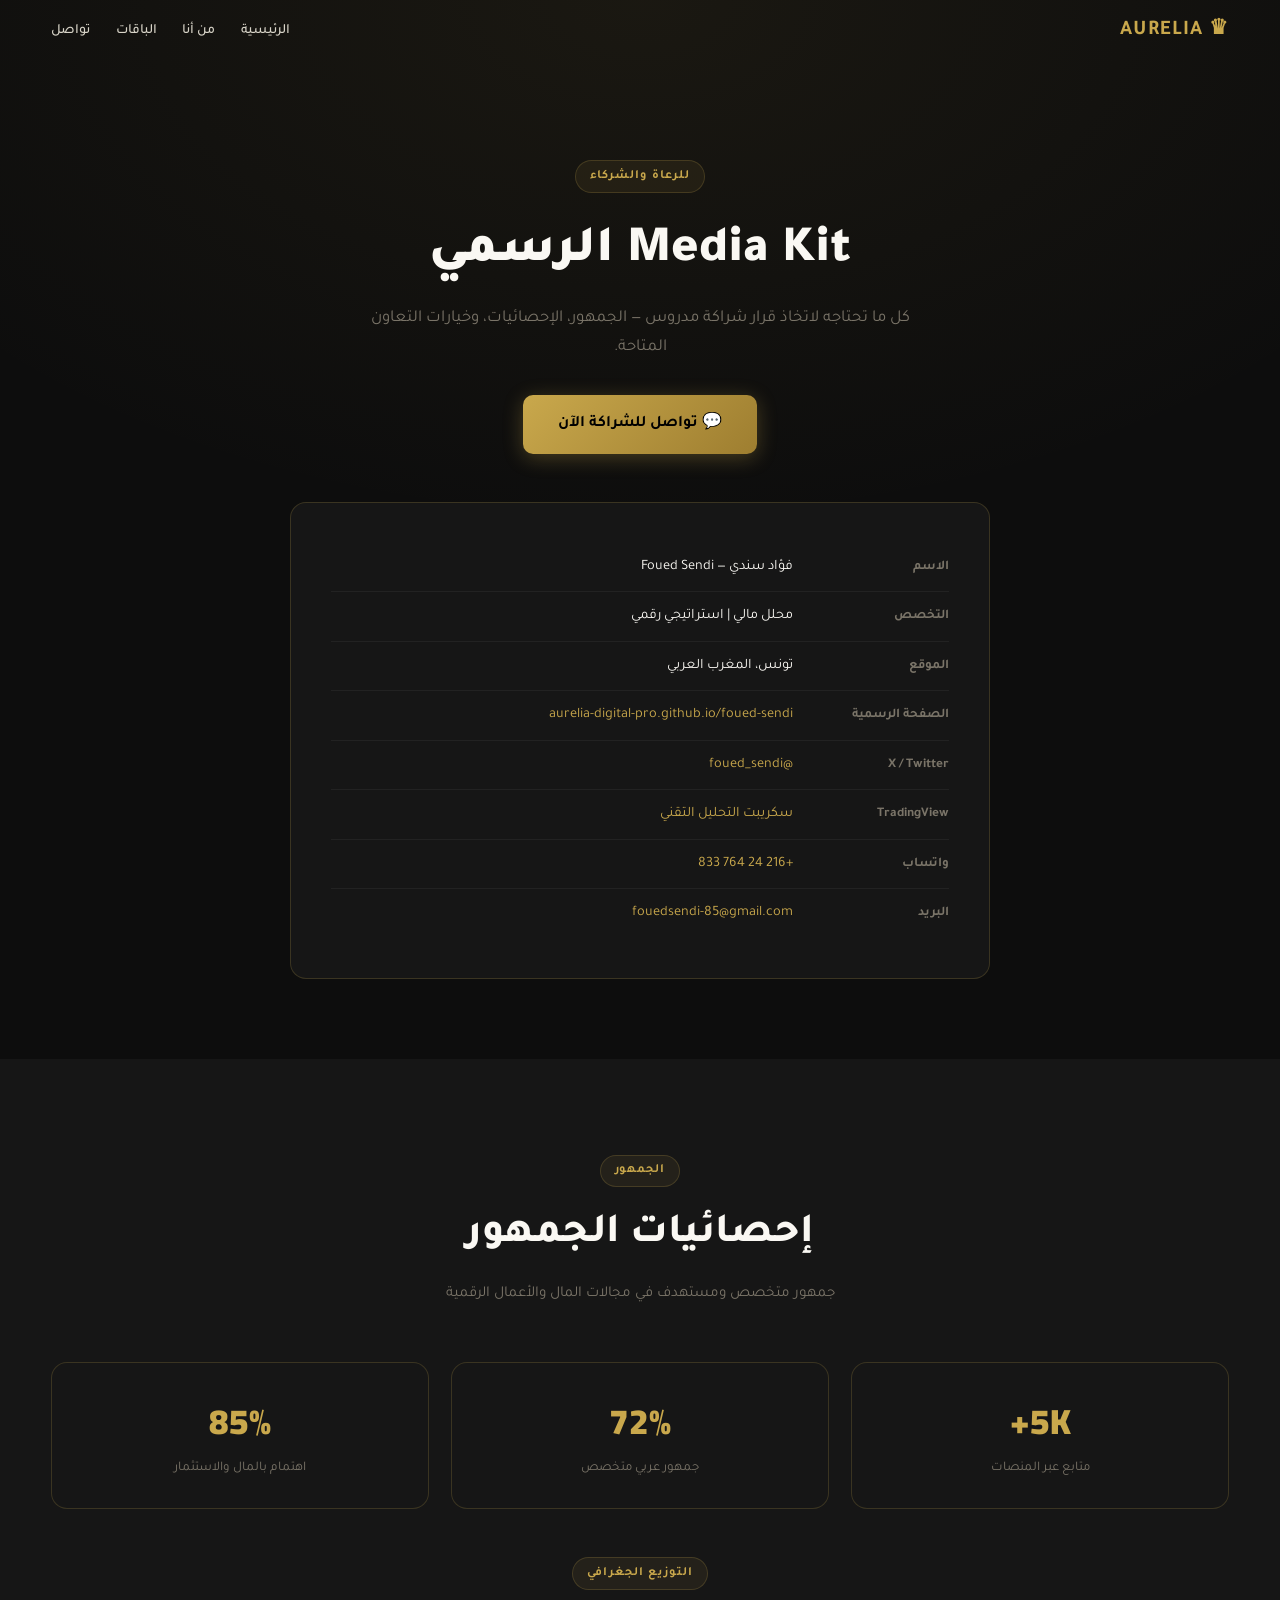
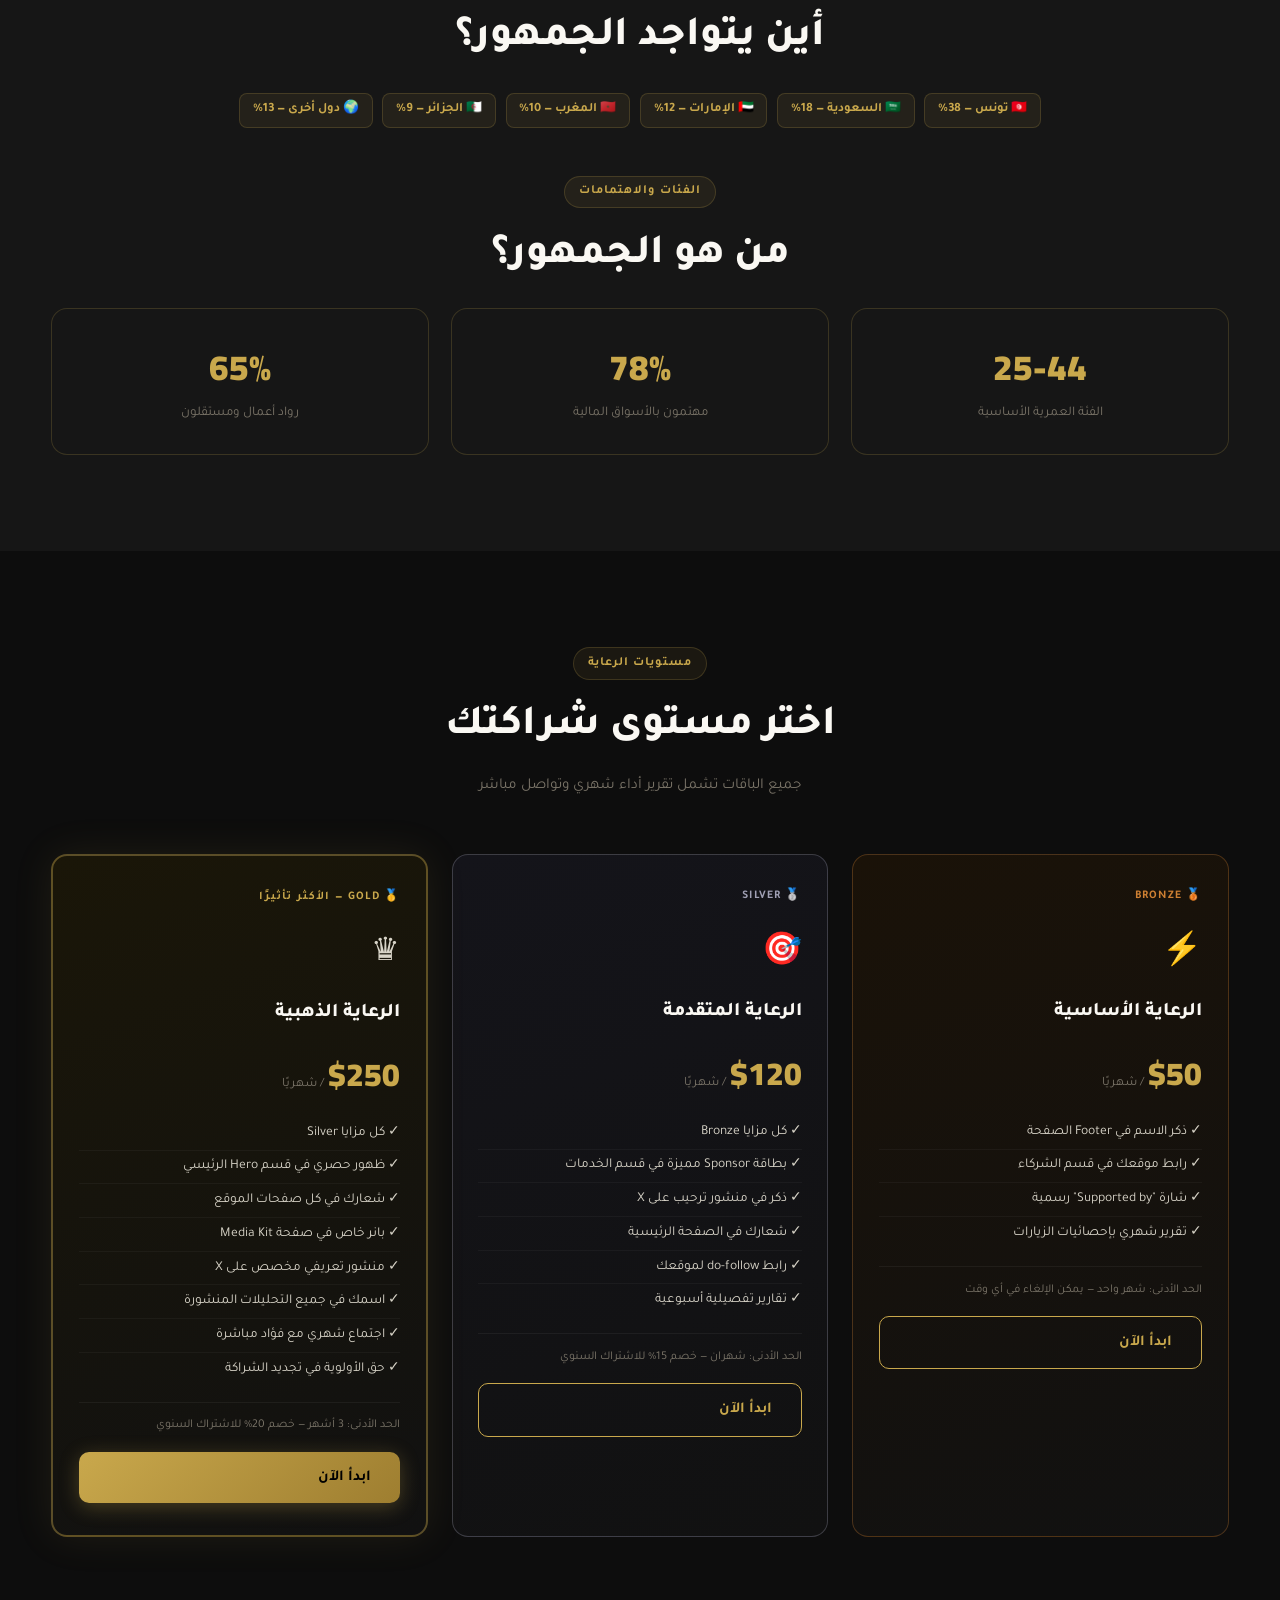
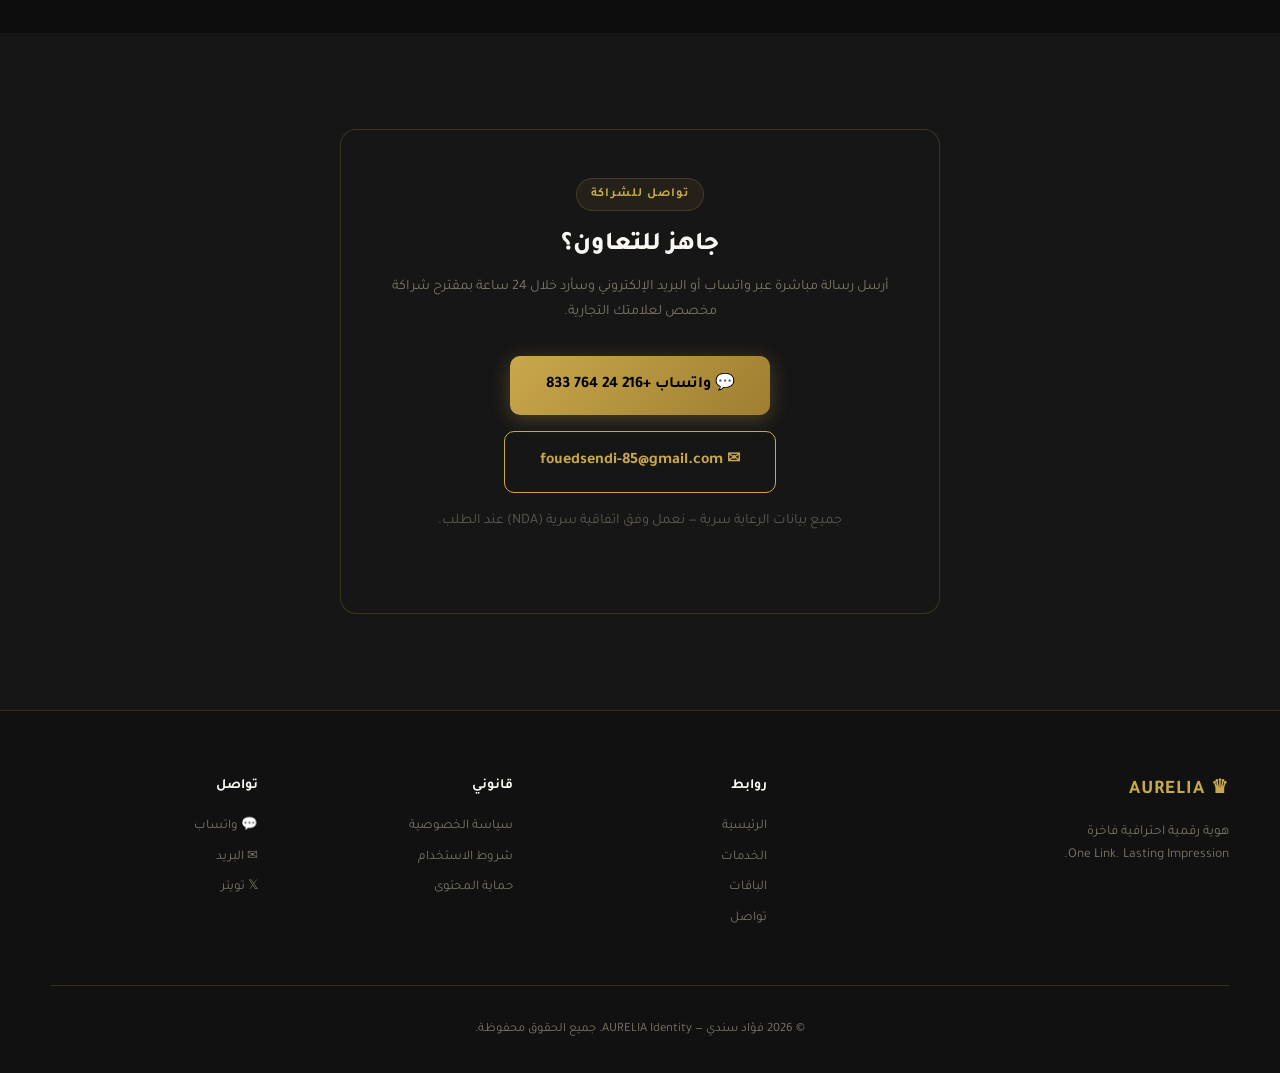
==== media-kit.html @ 090a33bd "Add production-ready website pages with updated contact information and legal policies This commit i" ====
<!DOCTYPE html>
<html lang="ar" dir="rtl">
<head>
  <meta charset="UTF-8" />
  <meta name="viewport" content="width=device-width, initial-scale=1.0" />
  <meta name="description" content="Media Kit فؤاد سندي — خيارات الرعاية والشراكة التجارية." />
  <meta name="robots" content="noindex" />
  <title>Media Kit — فؤاد سندي</title>
  <link rel="stylesheet" href="style.css" />
  <link rel="preconnect" href="https://fonts.googleapis.com" />
  <link href="https://fonts.googleapis.com/css2?family=Tajawal:wght@300;400;500;700;900&family=Cairo:wght@300;400;600;700&display=swap" rel="stylesheet" />
  <style>
    .mk-hero{padding:10rem 0 5rem;text-align:center;background:radial-gradient(ellipse 70% 50% at 50% 0%,rgba(201,168,76,.07),transparent)}
    .mk-hero h1{font-size:clamp(2rem,5vw,3.2rem);font-weight:900;color:var(--ivory);margin-bottom:.6rem}
    .mk-hero p{font-size:1.05rem;color:var(--muted);max-width:540px;margin:0 auto 2rem}
    .mk-hero .tag{margin-bottom:1rem}
    .identity-box{background:var(--card);border:1px solid var(--border);border-radius:var(--radius);padding:2.5rem;max-width:700px;margin:3rem auto 0;text-align:right}
    .identity-box .id-row{display:flex;align-items:center;gap:1rem;padding:.75rem 0;border-bottom:1px solid rgba(255,255,255,.05)}
    .identity-box .id-row:last-child{border:none}
    .id-label{min-width:140px;font-size:.83rem;color:var(--muted);font-weight:600;flex-shrink:0}
    .id-val{font-size:.9rem;color:var(--ivory)}
    .id-val a{color:var(--gold);transition:opacity .2s}
    .id-val a:hover{opacity:.7}
    .audience-grid{display:grid;grid-template-columns:repeat(3,1fr);gap:1.4rem}
    .aud-card{background:var(--card);border:1px solid var(--border);border-radius:var(--radius);padding:1.8rem;text-align:center}
    .aud-num{font-size:2.2rem;font-weight:900;color:var(--gold);font-family:'Cairo',sans-serif}
    .aud-card p{font-size:.83rem;color:var(--muted);margin-top:.3rem}
    .geo-list{display:flex;flex-wrap:wrap;gap:.6rem;justify-content:center;margin-top:1.2rem}
    .geo-tag{background:var(--gold-bg);border:1px solid var(--border);color:var(--gold);padding:.35rem .8rem;border-radius:8px;font-size:.8rem;font-weight:600}
    .sponsor-grid{display:grid;grid-template-columns:repeat(3,1fr);gap:1.5rem}
    .sponsor-card{border-radius:var(--radius);padding:2rem 1.6rem;display:flex;flex-direction:column;gap:1rem;transition:all .35s;position:relative;overflow:hidden}
    .sp-bronze{background:linear-gradient(160deg,#1a1208,#111);border:1px solid rgba(205,127,50,.3)}
    .sp-silver{background:linear-gradient(160deg,#14141a,#111);border:1px solid rgba(160,160,180,.3)}
    .sp-gold{background:linear-gradient(160deg,#1a1608,#111);border:2px solid rgba(201,168,76,.4);box-shadow:0 0 40px rgba(201,168,76,.1)}
    .sponsor-card:hover{transform:translateY(-5px)}
    .sp-tier{font-size:.73rem;font-weight:700;letter-spacing:.1em;text-transform:uppercase;margin-bottom:.2rem}
    .sp-bronze .sp-tier{color:#cd7f32}
    .sp-silver .sp-tier{color:#a0a0b4}
    .sp-gold .sp-tier{color:var(--gold)}
    .sp-icon{font-size:2rem}
    .sponsor-card h3{font-size:1.2rem;font-weight:800;color:var(--ivory)}
    .sp-price{font-size:2rem;font-weight:900;color:var(--gold);font-family:'Cairo',sans-serif}
    .sp-period{font-size:.8rem;color:var(--muted)}
    .sp-list li{font-size:.85rem;color:var(--text);padding:.3rem 0;border-bottom:1px solid rgba(255,255,255,.04)}
    .sp-list li:last-child{border:none}
    .sp-note{font-size:.75rem;color:var(--muted);border-top:1px solid rgba(255,255,255,.05);padding-top:.8rem}
    .mk-contact-box{background:var(--card);border:1px solid var(--border);border-radius:var(--radius);padding:3rem;text-align:center;max-width:600px;margin:0 auto}
    .mk-contact-box h2{font-size:1.6rem;color:var(--ivory);font-weight:800;margin-bottom:.5rem}
    .mk-contact-box p{font-size:.9rem;color:var(--muted);margin-bottom:2rem}
    .mk-btns{display:flex;gap:1rem;justify-content:center;flex-wrap:wrap}
    .mk-info-note{font-size:.78rem;color:var(--muted);margin-top:1rem;opacity:.7}
    @media(max-width:768px){
      .audience-grid{grid-template-columns:1fr 1fr}
      .sponsor-grid{grid-template-columns:1fr}
    }
    @media(max-width:480px){
      .audience-grid{grid-template-columns:1fr}
    }
  </style>
</head>
<body>

<!-- NAV -->
<nav class="nav scrolled" id="nav">
  <div class="nav-inner">
    <a href="index.html" class="nav-logo">♛ AURELIA</a>
    <ul class="nav-links">
      <li><a href="index.html">الرئيسية</a></li>
      <li><a href="index.html#about">من أنا</a></li>
      <li><a href="index.html#offers">الباقات</a></li>
      <li><a href="index.html#contact">تواصل</a></li>
    </ul>
  </div>
</nav>

<!-- HERO -->
<section class="mk-hero">
  <div class="container">
    <span class="tag">للرعاة والشركاء</span>
    <h1>Media Kit الرسمي</h1>
    <p>كل ما تحتاجه لاتخاذ قرار شراكة مدروس — الجمهور، الإحصائيات، وخيارات التعاون المتاحة.</p>
    <a href="https://wa.me/21624764833?text=أريد%20الاستفسار%20عن%20الرعاية" target="_blank" class="btn btn-primary btn-lg">
      💬 تواصل للشراكة الآن
    </a>

    <!-- Identity Card -->
    <div class="identity-box">
      <div class="id-row"><span class="id-label">الاسم</span><span class="id-val">فؤاد سندي — Foued Sendi</span></div>
      <div class="id-row"><span class="id-label">التخصص</span><span class="id-val">محلل مالي | استراتيجي رقمي</span></div>
      <div class="id-row"><span class="id-label">الموقع</span><span class="id-val">تونس، المغرب العربي</span></div>
      <div class="id-row"><span class="id-label">الصفحة الرسمية</span><span class="id-val"><a href="https://aurelia-digital-pro.github.io/foued-sendi" target="_blank">aurelia-digital-pro.github.io/foued-sendi</a></span></div>
      <div class="id-row"><span class="id-label">X / Twitter</span><span class="id-val"><a href="https://x.com/foued_sendi" target="_blank">@foued_sendi</a></span></div>
      <div class="id-row"><span class="id-label">TradingView</span><span class="id-val"><a href="https://ar.tradingview.com/script/TTi8QyP3" target="_blank">سكريبت التحليل التقني</a></span></div>
      <div class="id-row"><span class="id-label">واتساب</span><span class="id-val"><a href="https://wa.me/21624764833" target="_blank">+216 24 764 833</a></span></div>
      <div class="id-row"><span class="id-label">البريد</span><span class="id-val"><a href="mailto:fouedsendi-85@gmail.com">fouedsendi-85@gmail.com</a></span></div>
    </div>
  </div>
</section>

<!-- AUDIENCE STATS -->
<section class="section bg-alt">
  <div class="container">
    <div class="section-head reveal">
      <span class="tag">الجمهور</span>
      <h2>إحصائيات الجمهور</h2>
      <p class="section-sub">جمهور متخصص ومستهدف في مجالات المال والأعمال الرقمية</p>
    </div>
    <div class="audience-grid">
      <div class="aud-card reveal">
        <div class="aud-num">5K+</div>
        <p>متابع عبر المنصات</p>
      </div>
      <div class="aud-card reveal">
        <div class="aud-num">72%</div>
        <p>جمهور عربي متخصص</p>
      </div>
      <div class="aud-card reveal">
        <div class="aud-num">85%</div>
        <p>اهتمام بالمال والاستثمار</p>
      </div>
    </div>

    <!-- Geography -->
    <div class="section-head reveal" style="margin-top:3rem;margin-bottom:1rem">
      <span class="tag">التوزيع الجغرافي</span>
      <h2>أين يتواجد الجمهور؟</h2>
    </div>
    <div class="geo-list reveal">
      <span class="geo-tag">🇹🇳 تونس — 38%</span>
      <span class="geo-tag">🇸🇦 السعودية — 18%</span>
      <span class="geo-tag">🇦🇪 الإمارات — 12%</span>
      <span class="geo-tag">🇲🇦 المغرب — 10%</span>
      <span class="geo-tag">🇩🇿 الجزائر — 9%</span>
      <span class="geo-tag">🌍 دول أخرى — 13%</span>
    </div>

    <!-- Age & Interest -->
    <div class="section-head reveal" style="margin-top:3rem;margin-bottom:1rem">
      <span class="tag">الفئات والاهتمامات</span>
      <h2>من هو الجمهور؟</h2>
    </div>
    <div class="audience-grid">
      <div class="aud-card reveal">
        <div class="aud-num">25-44</div>
        <p>الفئة العمرية الأساسية</p>
      </div>
      <div class="aud-card reveal">
        <div class="aud-num">78%</div>
        <p>مهتمون بالأسواق المالية</p>
      </div>
      <div class="aud-card reveal">
        <div class="aud-num">65%</div>
        <p>رواد أعمال ومستقلون</p>
      </div>
    </div>
  </div>
</section>

<!-- SPONSORSHIP TIERS -->
<section class="section">
  <div class="container">
    <div class="section-head reveal">
      <span class="tag">مستويات الرعاية</span>
      <h2>اختر مستوى شراكتك</h2>
      <p class="section-sub">جميع الباقات تشمل تقرير أداء شهري وتواصل مباشر</p>
    </div>
    <div class="sponsor-grid">

      <div class="sponsor-card sp-bronze reveal">
        <div class="sp-tier">🥉 Bronze</div>
        <div class="sp-icon">⚡</div>
        <h3>الرعاية الأساسية</h3>
        <div>
          <span class="sp-price">$50</span>
          <span class="sp-period">/ شهريًا</span>
        </div>
        <ul class="sp-list">
          <li>✓ ذكر الاسم في Footer الصفحة</li>
          <li>✓ رابط موقعك في قسم الشركاء</li>
          <li>✓ شارة "Supported by" رسمية</li>
          <li>✓ تقرير شهري بإحصائيات الزيارات</li>
        </ul>
        <p class="sp-note">الحد الأدنى: شهر واحد — يمكن الإلغاء في أي وقت</p>
        <a href="https://wa.me/21624764833?text=أريد%20الاستفسار%20عن%20رعاية%20Bronze" target="_blank" class="btn btn-outline">ابدأ الآن</a>
      </div>

      <div class="sponsor-card sp-silver reveal">
        <div class="sp-tier">🥈 Silver</div>
        <div class="sp-icon">🎯</div>
        <h3>الرعاية المتقدمة</h3>
        <div>
          <span class="sp-price">$120</span>
          <span class="sp-period">/ شهريًا</span>
        </div>
        <ul class="sp-list">
          <li>✓ كل مزايا Bronze</li>
          <li>✓ بطاقة Sponsor مميزة في قسم الخدمات</li>
          <li>✓ ذكر في منشور ترحيب على X</li>
          <li>✓ شعارك في الصفحة الرئيسية</li>
          <li>✓ رابط do-follow لموقعك</li>
          <li>✓ تقارير تفصيلية أسبوعية</li>
        </ul>
        <p class="sp-note">الحد الأدنى: شهران — خصم 15% للاشتراك السنوي</p>
        <a href="https://wa.me/21624764833?text=أريد%20الاستفسار%20عن%20رعاية%20Silver" target="_blank" class="btn btn-outline">ابدأ الآن</a>
      </div>

      <div class="sponsor-card sp-gold reveal">
        <div class="sp-tier">🥇 Gold — الأكثر تأثيرًا</div>
        <div class="sp-icon">♛</div>
        <h3>الرعاية الذهبية</h3>
        <div>
          <span class="sp-price">$250</span>
          <span class="sp-period">/ شهريًا</span>
        </div>
        <ul class="sp-list">
          <li>✓ كل مزايا Silver</li>
          <li>✓ ظهور حصري في قسم Hero الرئيسي</li>
          <li>✓ شعارك في كل صفحات الموقع</li>
          <li>✓ بانر خاص في صفحة Media Kit</li>
          <li>✓ منشور تعريفي مخصص على X</li>
          <li>✓ اسمك في جميع التحليلات المنشورة</li>
          <li>✓ اجتماع شهري مع فؤاد مباشرة</li>
          <li>✓ حق الأولوية في تجديد الشراكة</li>
        </ul>
        <p class="sp-note">الحد الأدنى: 3 أشهر — خصم 20% للاشتراك السنوي</p>
        <a href="https://wa.me/21624764833?text=أريد%20الاستفسار%20عن%20رعاية%20Gold" target="_blank" class="btn btn-primary">ابدأ الآن</a>
      </div>

    </div>
  </div>
</section>

<!-- CONTACT -->
<section class="section bg-alt">
  <div class="container">
    <div class="mk-contact-box reveal">
      <span class="tag">تواصل للشراكة</span>
      <h2>جاهز للتعاون؟</h2>
      <p>أرسل رسالة مباشرة عبر واتساب أو البريد الإلكتروني وسأرد خلال 24 ساعة بمقترح شراكة مخصص لعلامتك التجارية.</p>
      <div class="mk-btns">
        <a href="https://wa.me/21624764833?text=أريد%20الاستفسار%20عن%20الرعاية" target="_blank" class="btn btn-primary btn-lg">
          💬 واتساب +216 24 764 833
        </a>
        <a href="mailto:fouedsendi-85@gmail.com?subject=استفسار%20رعاية%20AURELIA" class="btn btn-outline btn-lg">
          ✉ fouedsendi-85@gmail.com
        </a>
      </div>
      <p class="mk-info-note">
        جميع بيانات الرعاية سرية — نعمل وفق اتفاقية سرية (NDA) عند الطلب.
      </p>
    </div>
  </div>
</section>

<!-- FOOTER -->
<footer class="footer">
  <div class="container">
    <div class="footer-top">
      <div class="footer-brand">
        <a href="index.html" class="nav-logo">♛ AURELIA</a>
        <p>هوية رقمية احترافية فاخرة<br />One Link. Lasting Impression.</p>
      </div>
      <div class="footer-links">
        <h4>روابط</h4>
        <a href="index.html">الرئيسية</a>
        <a href="index.html#services">الخدمات</a>
        <a href="index.html#offers">الباقات</a>
        <a href="index.html#contact">تواصل</a>
      </div>
      <div class="footer-links">
        <h4>قانوني</h4>
        <a href="privacy.html">سياسة الخصوصية</a>
        <a href="terms.html">شروط الاستخدام</a>
        <a href="dmca.html">حماية المحتوى</a>
      </div>
      <div class="footer-contact">
        <h4>تواصل</h4>
        <a href="https://wa.me/21624764833" target="_blank">💬 واتساب</a>
        <a href="mailto:fouedsendi-85@gmail.com">✉ البريد</a>
        <a href="https://x.com/foued_sendi" target="_blank">𝕏 تويتر</a>
      </div>
    </div>
    <div class="footer-bottom">
      <p>© 2026 فؤاد سندي — AURELIA Identity. جميع الحقوق محفوظة.</p>
    </div>
  </div>
</footer>

<script src="script.js"></script>
</body>
</html>
---- style.css ----
/* ============================================
   AURELIA Identity — style.css
   © 2026 Foued Sendi. All rights reserved.
============================================ */

:root {
  --gold:    #c9a84c;
  --gold-l:  #e2c87a;
  --gold-d:  #9e7e30;
  --gold-bg: rgba(201,168,76,.08);
  --ivory:   #faf8f3;
  --deep:    #0d0d0d;
  --dark:    #111111;
  --card:    #161616;
  --border:  rgba(201,168,76,.2);
  --text:    #d8d4c8;
  --muted:   #7a7468;
  --ff:      'Tajawal', 'Cairo', sans-serif;
  --radius:  16px;
  --shadow:  0 8px 40px rgba(0,0,0,.5);
  --tr:      .35s ease;
}

*,*::before,*::after{box-sizing:border-box;margin:0;padding:0}
html{scroll-behavior:smooth;font-size:16px}
body{font-family:var(--ff);background:var(--deep);color:var(--text);direction:rtl;overflow-x:hidden;line-height:1.7}
img{max-width:100%;display:block}
a{text-decoration:none;color:inherit}
ul{list-style:none}

/* SCROLLBAR */
::-webkit-scrollbar{width:5px}
::-webkit-scrollbar-track{background:var(--deep)}
::-webkit-scrollbar-thumb{background:var(--gold-d);border-radius:10px}

/* CONTAINER */
.container{width:min(1200px,92%);margin-inline:auto}

/* ── NAV ─────────────────────────────────── */
.nav{position:fixed;top:0;width:100%;z-index:999;padding:.9rem 0;transition:background var(--tr),backdrop-filter var(--tr),box-shadow var(--tr)}
.nav.scrolled{background:rgba(13,13,13,.92);backdrop-filter:blur(16px);box-shadow:0 2px 30px rgba(0,0,0,.4)}
.nav-inner{display:flex;align-items:center;justify-content:space-between;width:min(1200px,92%);margin-inline:auto}
.nav-logo{font-size:1.3rem;font-weight:700;color:var(--gold);letter-spacing:.05em}
.nav-links{display:flex;gap:1.6rem;align-items:center}
.nav-links a{font-size:.88rem;color:var(--text);transition:color var(--tr);font-weight:500}
.nav-links a:hover,.nav-links a.active{color:var(--gold)}
.nav-cta{background:var(--gold-bg);border:1px solid var(--border);color:var(--gold)!important;padding:.4rem 1rem;border-radius:8px;transition:background var(--tr)!important}
.nav-cta:hover{background:rgba(201,168,76,.18)!important}

/* ── BUTTONS ─────────────────────────────── */
.btn{display:inline-flex;align-items:center;gap:.5rem;padding:.8rem 1.8rem;border-radius:10px;font-family:var(--ff);font-size:.95rem;font-weight:600;cursor:pointer;transition:all var(--tr);border:none}
.btn-primary{background:linear-gradient(135deg,var(--gold),var(--gold-d));color:#000;box-shadow:0 4px 20px rgba(201,168,76,.3)}
.btn-primary:hover{transform:translateY(-2px);box-shadow:0 8px 30px rgba(201,168,76,.45)}
.btn-outline{background:transparent;color:var(--gold);border:1.5px solid var(--gold)}
.btn-outline:hover{background:var(--gold-bg);transform:translateY(-2px)}
.btn-lg{padding:1rem 2.2rem;font-size:1rem}

/* ── HERO ────────────────────────────────── */
.hero{min-height:100vh;display:flex;align-items:center;justify-content:center;position:relative;overflow:hidden;text-align:center;padding:7rem 1rem 4rem}
.hero-bg{position:absolute;inset:0;background:radial-gradient(ellipse 70% 60% at 50% 30%,rgba(201,168,76,.07) 0%,transparent 70%)}
.hero-content{position:relative;z-index:2;max-width:640px;margin:0 auto}
.hero-avatar-wrap{position:relative;display:inline-block;margin-bottom:1.5rem}
.avatar-ring{position:absolute;inset:-6px;border-radius:50%;border:2px solid var(--gold);animation:spin 12s linear infinite;background:conic-gradient(var(--gold),transparent,var(--gold-d),transparent,var(--gold))}
.hero-avatar{width:120px;height:120px;border-radius:50%;object-fit:cover;border:3px solid var(--gold);position:relative;z-index:1;margin:0 auto}
.avatar-fallback{width:120px;height:120px;border-radius:50%;background:linear-gradient(135deg,var(--gold-d),var(--gold));color:#000;font-size:2.5rem;font-weight:900;align-items:center;justify-content:center;margin:0 auto;position:relative;z-index:1;border:3px solid var(--gold)}
.hero-badge{display:inline-block;background:var(--gold-bg);border:1px solid var(--border);color:var(--gold);font-size:.8rem;padding:.35rem .9rem;border-radius:50px;margin-bottom:1rem;font-weight:600}
.h-name{font-size:clamp(2.2rem,5vw,3.5rem);font-weight:900;color:var(--ivory);line-height:1.15;margin-bottom:.4rem}
.h-title{font-size:1.1rem;color:var(--gold);font-weight:600;margin-bottom:.5rem;letter-spacing:.04em}
.h-loc{font-size:.9rem;color:var(--muted);margin-bottom:1.2rem}
.h-desc{font-size:1rem;color:var(--text);line-height:1.8;margin-bottom:2rem;opacity:.9}
.hero-btns{display:flex;gap:1rem;justify-content:center;flex-wrap:wrap;margin-bottom:2rem}
.hero-socials{display:flex;gap:1.2rem;justify-content:center}
.hero-socials a{width:42px;height:42px;border-radius:50%;border:1px solid var(--border);display:flex;align-items:center;justify-content:center;font-size:1rem;color:var(--gold);transition:all var(--tr)}
.hero-socials a:hover{background:var(--gold-bg);transform:translateY(-3px);border-color:var(--gold)}
.scroll-hint{position:absolute;bottom:2rem;left:50%;transform:translateX(-50%);color:var(--gold);font-size:1.2rem;animation:bounce 2s infinite;opacity:.6}

/* ── STATS ───────────────────────────────── */
.stats{background:var(--card);border-top:1px solid var(--border);border-bottom:1px solid var(--border);padding:3rem 0}
.stats-grid{display:grid;grid-template-columns:repeat(4,1fr);gap:1rem}
.stat-item{text-align:center;padding:1.5rem}
.stat-num{font-size:2.8rem;font-weight:900;color:var(--gold);font-family:'Cairo',sans-serif}
.stat-suffix{font-size:1.8rem;font-weight:700;color:var(--gold-l)}
.stat-item p{color:var(--muted);font-size:.9rem;margin-top:.4rem}

/* ── SECTION SHARED ──────────────────────── */
.section{padding:6rem 0}
.bg-alt{background:var(--card)}
.section-head{text-align:center;margin-bottom:3.5rem}
.tag{display:inline-block;background:var(--gold-bg);border:1px solid var(--border);color:var(--gold);font-size:.78rem;padding:.3rem .85rem;border-radius:50px;font-weight:600;letter-spacing:.08em;margin-bottom:.8rem}
.section-head h2{font-size:clamp(1.8rem,3.5vw,2.6rem);font-weight:800;color:var(--ivory);margin-bottom:.6rem}
.section-sub{color:var(--muted);font-size:.95rem}

/* ── ABOUT ───────────────────────────────── */
.about-grid{display:grid;grid-template-columns:1fr 1fr;gap:4rem;align-items:start}
.about-text p{color:var(--text);line-height:1.9;margin-bottom:1rem;font-size:.97rem}
.about-values{display:flex;flex-wrap:wrap;gap:.6rem;margin-top:1.5rem}
.val{background:var(--gold-bg);border:1px solid var(--border);color:var(--gold);padding:.4rem .9rem;border-radius:8px;font-size:.82rem;font-weight:600}
.skill-bar{margin-bottom:1.4rem}
.skill-bar span{display:block;font-size:.88rem;color:var(--text);margin-bottom:.4rem}
.bar{height:6px;background:rgba(255,255,255,.06);border-radius:10px;overflow:hidden}
.fill{height:100%;background:linear-gradient(90deg,var(--gold-d),var(--gold));border-radius:10px;width:0;transition:width 1.2s ease}

/* ── SERVICES ────────────────────────────── */
.services-grid{display:grid;grid-template-columns:repeat(2,1fr);gap:1.5rem}
.service-card{background:var(--deep);border:1px solid var(--border);border-radius:var(--radius);padding:2rem;transition:all var(--tr);cursor:default}
.service-card:hover{border-color:var(--gold);box-shadow:0 0 30px rgba(201,168,76,.12);transform:translateY(-4px)}
.sc-icon{font-size:2rem;margin-bottom:1rem}
.service-card h3{font-size:1.1rem;color:var(--ivory);font-weight:700;margin-bottom:.6rem}
.service-card p{font-size:.88rem;color:var(--muted);line-height:1.7}

/* ── OFFERS ──────────────────────────────── */
.offers-grid{display:grid;grid-template-columns:repeat(3,1fr);gap:1.5rem;align-items:stretch}
.offer-card{background:var(--card);border:1px solid var(--border);border-radius:var(--radius);padding:2rem 1.5rem;display:flex;flex-direction:column;gap:1rem;transition:all var(--tr);position:relative}
.offer-card:hover{transform:translateY(-6px);box-shadow:0 16px 50px rgba(0,0,0,.4)}
.offer-card.featured{border-color:var(--gold);background:linear-gradient(160deg,#1a1608,#111);box-shadow:0 0 40px rgba(201,168,76,.15)}
.off-badge{display:inline-block;font-size:.73rem;font-weight:700;letter-spacing:.06em;color:var(--muted);text-transform:uppercase;margin-bottom:.3rem}
.off-badge.popular{color:var(--gold)}
.off-icon{font-size:2rem}
.offer-card h3{font-size:1.2rem;font-weight:800;color:var(--ivory)}
.off-price{display:flex;align-items:baseline;gap:.4rem}
.off-amt{font-size:2.4rem;font-weight:900;color:var(--gold);font-family:'Cairo',sans-serif}
.off-period{font-size:.82rem;color:var(--muted)}
.off-list{flex:1}
.off-list li{font-size:.87rem;color:var(--text);padding:.35rem 0;border-bottom:1px solid rgba(255,255,255,.04)}
.off-list li:last-child{border:none}

/* ── PROJECTS ────────────────────────────── */
.projects-grid{display:grid;grid-template-columns:repeat(3,1fr);gap:1.5rem}
.proj-card{background:var(--card);border:1px solid var(--border);border-radius:var(--radius);overflow:hidden;transition:all var(--tr)}
.proj-card:hover{transform:translateY(-4px);border-color:var(--gold);box-shadow:0 12px 40px rgba(0,0,0,.4)}
.proj-img{height:160px;overflow:hidden;background:var(--deep);display:flex;align-items:center;justify-content:center;font-size:2.5rem}
.proj-img img{width:100%;height:100%;object-fit:cover;transition:transform .5s ease}
.proj-card:hover .proj-img img{transform:scale(1.06)}
.proj-info{padding:1.2rem}
.proj-tag{font-size:.73rem;color:var(--gold);font-weight:700;letter-spacing:.06em}
.proj-info h4{font-size:1rem;color:var(--ivory);font-weight:700;margin:.4rem 0 .5rem}
.proj-info p{font-size:.83rem;color:var(--muted);line-height:1.6;margin-bottom:.8rem}
.proj-link{font-size:.82rem;color:var(--gold);font-weight:600;transition:opacity var(--tr)}
.proj-link:hover{opacity:.7}

/* ── TESTIMONIALS ────────────────────────── */
.testi-grid{display:grid;grid-template-columns:repeat(3,1fr);gap:1.4rem;margin-bottom:2.5rem}
.testi-card{background:var(--card);border:1px solid var(--border);border-radius:var(--radius);padding:1.6rem;transition:border-color var(--tr)}
.testi-card:hover{border-color:var(--gold)}
.testi-stars{color:var(--gold);font-size:1rem;margin-bottom:.8rem;letter-spacing:.1em}
.testi-card p{font-size:.87rem;color:var(--text);line-height:1.8;margin-bottom:1rem;font-style:italic}
.testi-author{display:flex;align-items:center;gap:.8rem}
.testi-avatar{width:36px;height:36px;border-radius:50%;background:linear-gradient(135deg,var(--gold-d),var(--gold));color:#000;font-size:.9rem;font-weight:800;display:flex;align-items:center;justify-content:center;flex-shrink:0}
.testi-author strong{display:block;font-size:.88rem;color:var(--ivory)}
.testi-author span{font-size:.77rem;color:var(--muted)}
.case-strip{background:var(--card);border:1px solid var(--border);border-radius:var(--radius);padding:2rem;display:flex;align-items:center;gap:2rem;flex-wrap:wrap}
.case-item{display:flex;align-items:center;gap:1rem;flex:1;min-width:200px}
.case-icon{font-size:2rem;flex-shrink:0}
.case-item strong{display:block;color:var(--gold);font-size:.9rem;margin-bottom:.2rem}
.case-item p{font-size:.82rem;color:var(--muted)}
.case-divider{color:var(--border);font-size:2rem;flex-shrink:0}

/* ── MEDIA KIT CTA ───────────────────────── */
.media-cta{padding:4rem 0;background:linear-gradient(135deg,rgba(201,168,76,.05),transparent)}
.mc-inner{display:flex;align-items:center;justify-content:space-between;gap:2rem;background:var(--card);border:1px solid var(--border);border-radius:var(--radius);padding:2.5rem 3rem;flex-wrap:wrap}
.mc-text h2{font-size:1.6rem;color:var(--ivory);font-weight:800;margin-bottom:.5rem}
.mc-text p{font-size:.9rem;color:var(--muted)}

/* ── CONTACT ─────────────────────────────── */
.contact-grid{display:grid;grid-template-columns:repeat(2,1fr);gap:1.4rem}
.contact-card{background:var(--card);border:1px solid var(--border);border-radius:var(--radius);padding:2rem;text-align:center;transition:all var(--tr);display:block}
.contact-card:hover{transform:translateY(-4px);border-color:var(--gold);box-shadow:0 12px 40px rgba(0,0,0,.4)}
.contact-card.primary-contact{border-color:rgba(201,168,76,.4);background:linear-gradient(160deg,#1a1608,#111)}
.cc-icon{font-size:2rem;margin-bottom:.8rem}
.contact-card h3{font-size:1rem;color:var(--ivory);font-weight:700;margin-bottom:.3rem}
.contact-card p{font-size:.88rem;color:var(--muted)}
.cc-badge{display:inline-block;margin-top:.6rem;font-size:.72rem;color:var(--gold);background:var(--gold-bg);border:1px solid var(--border);padding:.2rem .7rem;border-radius:50px;font-weight:600}

/* ── FOOTER ──────────────────────────────── */
.footer{background:var(--dark);border-top:1px solid var(--border);padding:4rem 0 2rem}
.footer-top{display:grid;grid-template-columns:2fr 1fr 1fr 1fr;gap:3rem;padding-bottom:3rem;border-bottom:1px solid var(--border);margin-bottom:2rem}
.footer-brand .nav-logo{font-size:1.2rem;display:block;margin-bottom:.8rem}
.footer-brand p{font-size:.85rem;color:var(--muted);line-height:1.7}
.footer-links h4,.footer-contact h4{font-size:.88rem;color:var(--ivory);font-weight:700;margin-bottom:1rem}
.footer-links a,.footer-contact a{display:block;font-size:.83rem;color:var(--muted);margin-bottom:.5rem;transition:color var(--tr)}
.footer-links a:hover,.footer-contact a:hover{color:var(--gold)}
.footer-bottom{text-align:center}
.footer-bottom p{font-size:.8rem;color:var(--muted);line-height:1.8}
.footer-legal-note{font-size:.73rem;margin-top:.4rem;opacity:.6}

/* ── REVEAL ANIMATION ────────────────────── */
.reveal{opacity:0;transform:translateY(28px);transition:opacity .7s ease,transform .7s ease}
.reveal.visible{opacity:1;transform:none}

/* ── KEYFRAMES ───────────────────────────── */
@keyframes spin{to{transform:rotate(360deg)}}
@keyframes bounce{0%,100%{transform:translateX(-50%) translateY(0)}50%{transform:translateX(-50%) translateY(8px)}}

/* ── RESPONSIVE ──────────────────────────── */
@media(max-width:1024px){
  .stats-grid{grid-template-columns:repeat(2,1fr)}
  .about-grid{grid-template-columns:1fr;gap:2.5rem}
  .services-grid{grid-template-columns:1fr 1fr}
  .offers-grid{grid-template-columns:1fr}
  .projects-grid{grid-template-columns:repeat(2,1fr)}
  .testi-grid{grid-template-columns:repeat(2,1fr)}
  .footer-top{grid-template-columns:1fr 1fr;gap:2rem}
}
@media(max-width:768px){
  .nav-links{display:none}
  .hero{padding:8rem 1rem 4rem}
  .services-grid{grid-template-columns:1fr}
  .projects-grid{grid-template-columns:1fr}
  .testi-grid{grid-template-columns:1fr}
  .contact-grid{grid-template-columns:1fr}
  .mc-inner{flex-direction:column;text-align:center}
  .case-strip{flex-direction:column}
  .case-divider{display:none}
  .footer-top{grid-template-columns:1fr;gap:1.5rem}
  .stats-grid{grid-template-columns:repeat(2,1fr)}
  .hero-btns{flex-direction:column;align-items:center}
}
@media(max-width:480px){
  .stats-grid{grid-template-columns:1fr 1fr}
  .offers-grid{gap:1rem}
}
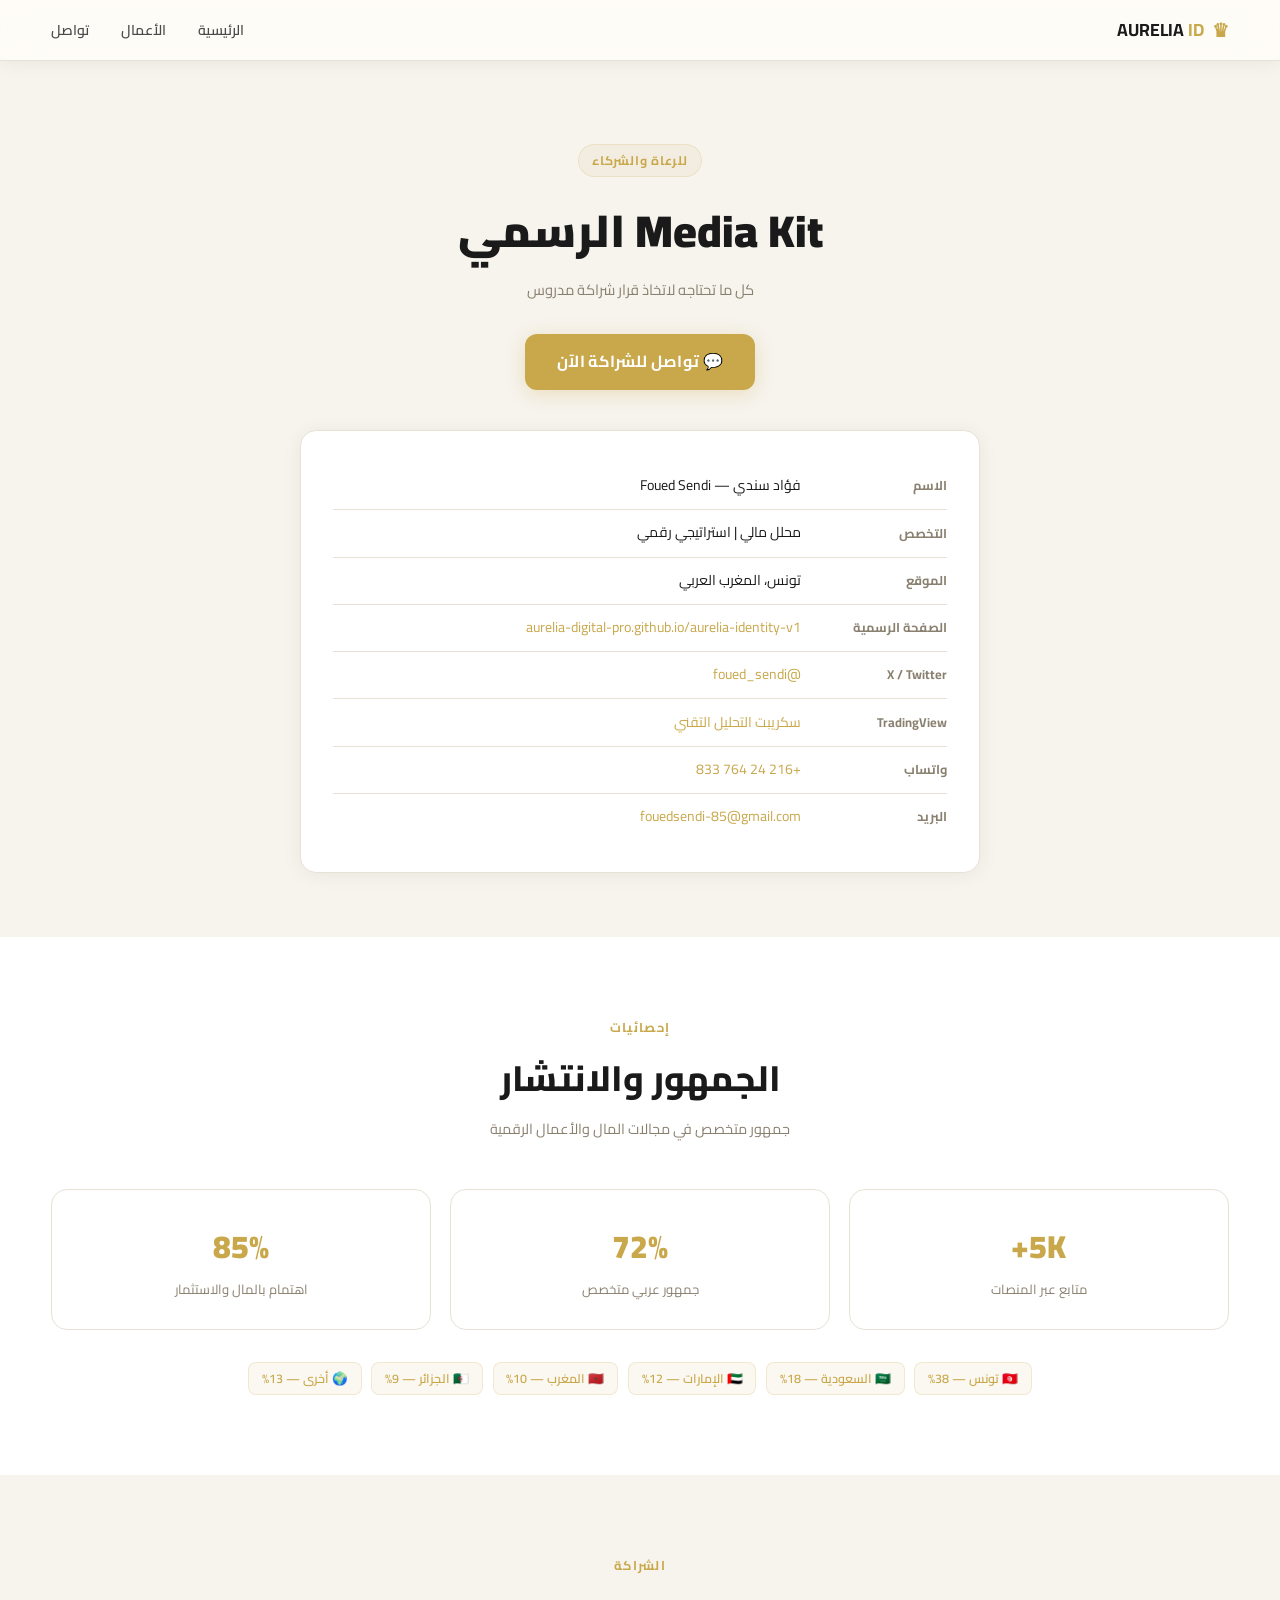
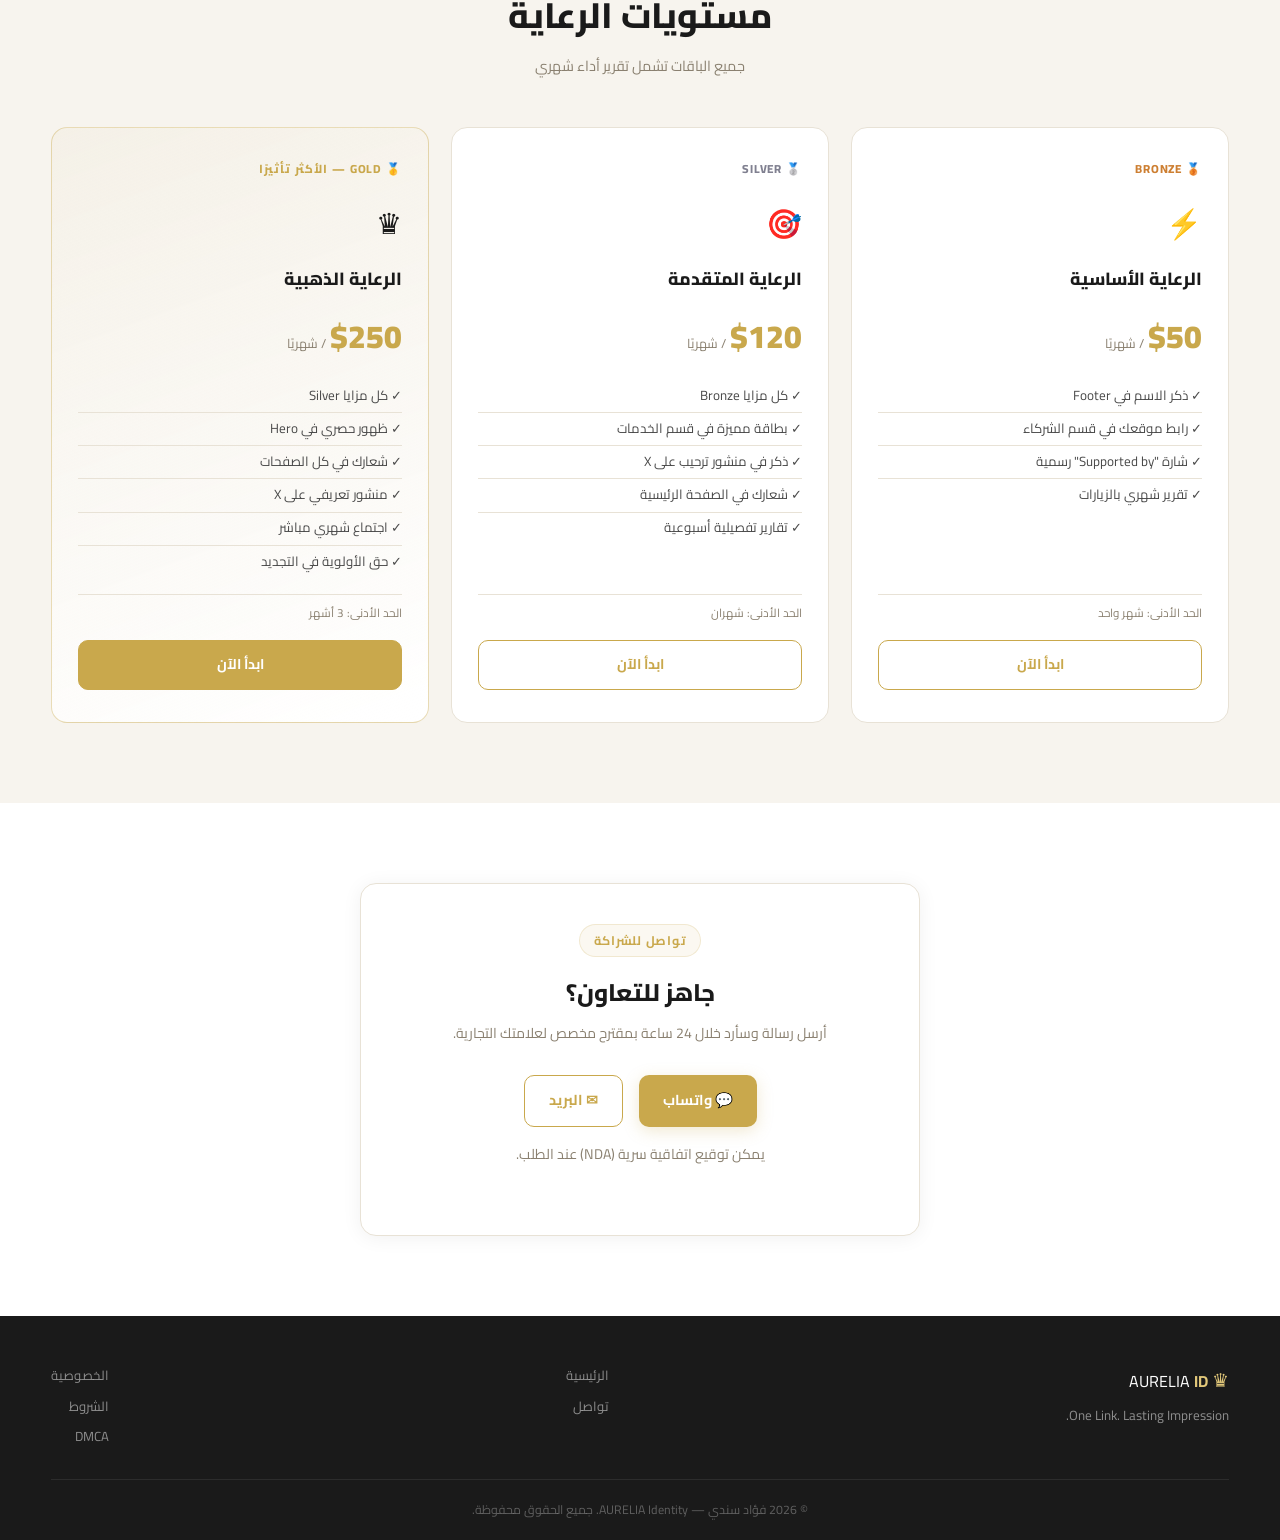
==== commit 1945e5e3: "Update website to a luxurious light design with refined navigation and content Redesign the website " ====
--- a/media-kit.html
+++ b/media-kit.html
@@ -6,89 +6,89 @@
   <meta name="description" content="Media Kit فؤاد سندي — خيارات الرعاية والشراكة التجارية." />
   <meta name="robots" content="noindex" />
   <title>Media Kit — فؤاد سندي</title>
+  <link rel="preconnect" href="https://fonts.googleapis.com" />
+  <link href="https://fonts.googleapis.com/css2?family=Cairo:wght@300;400;500;600;700;800;900&display=swap" rel="stylesheet" />
   <link rel="stylesheet" href="style.css" />
-  <link rel="preconnect" href="https://fonts.googleapis.com" />
-  <link href="https://fonts.googleapis.com/css2?family=Tajawal:wght@300;400;500;700;900&family=Cairo:wght@300;400;600;700&display=swap" rel="stylesheet" />
   <style>
-    .mk-hero{padding:10rem 0 5rem;text-align:center;background:radial-gradient(ellipse 70% 50% at 50% 0%,rgba(201,168,76,.07),transparent)}
-    .mk-hero h1{font-size:clamp(2rem,5vw,3.2rem);font-weight:900;color:var(--ivory);margin-bottom:.6rem}
-    .mk-hero p{font-size:1.05rem;color:var(--muted);max-width:540px;margin:0 auto 2rem}
-    .mk-hero .tag{margin-bottom:1rem}
-    .identity-box{background:var(--card);border:1px solid var(--border);border-radius:var(--radius);padding:2.5rem;max-width:700px;margin:3rem auto 0;text-align:right}
-    .identity-box .id-row{display:flex;align-items:center;gap:1rem;padding:.75rem 0;border-bottom:1px solid rgba(255,255,255,.05)}
-    .identity-box .id-row:last-child{border:none}
-    .id-label{min-width:140px;font-size:.83rem;color:var(--muted);font-weight:600;flex-shrink:0}
-    .id-val{font-size:.9rem;color:var(--ivory)}
-    .id-val a{color:var(--gold);transition:opacity .2s}
-    .id-val a:hover{opacity:.7}
-    .audience-grid{display:grid;grid-template-columns:repeat(3,1fr);gap:1.4rem}
-    .aud-card{background:var(--card);border:1px solid var(--border);border-radius:var(--radius);padding:1.8rem;text-align:center}
-    .aud-num{font-size:2.2rem;font-weight:900;color:var(--gold);font-family:'Cairo',sans-serif}
-    .aud-card p{font-size:.83rem;color:var(--muted);margin-top:.3rem}
-    .geo-list{display:flex;flex-wrap:wrap;gap:.6rem;justify-content:center;margin-top:1.2rem}
-    .geo-tag{background:var(--gold-bg);border:1px solid var(--border);color:var(--gold);padding:.35rem .8rem;border-radius:8px;font-size:.8rem;font-weight:600}
-    .sponsor-grid{display:grid;grid-template-columns:repeat(3,1fr);gap:1.5rem}
-    .sponsor-card{border-radius:var(--radius);padding:2rem 1.6rem;display:flex;flex-direction:column;gap:1rem;transition:all .35s;position:relative;overflow:hidden}
-    .sp-bronze{background:linear-gradient(160deg,#1a1208,#111);border:1px solid rgba(205,127,50,.3)}
-    .sp-silver{background:linear-gradient(160deg,#14141a,#111);border:1px solid rgba(160,160,180,.3)}
-    .sp-gold{background:linear-gradient(160deg,#1a1608,#111);border:2px solid rgba(201,168,76,.4);box-shadow:0 0 40px rgba(201,168,76,.1)}
-    .sponsor-card:hover{transform:translateY(-5px)}
-    .sp-tier{font-size:.73rem;font-weight:700;letter-spacing:.1em;text-transform:uppercase;margin-bottom:.2rem}
+    .mk-hero{padding:9rem 0 4rem;text-align:center}
+    .mk-hero h1{font-size:clamp(1.8rem,4vw,2.8rem);font-weight:900;color:var(--text);margin-bottom:.5rem}
+    .mk-tag{display:inline-block;background:var(--gold-bg);border:1px solid var(--gold-brd);color:var(--gold);font-size:.78rem;padding:.3rem .85rem;border-radius:50px;margin-bottom:1rem;font-weight:700;letter-spacing:.06em}
+    .mk-sub{font-size:.92rem;color:var(--muted);margin-bottom:2rem}
+    .id-card{background:var(--white);border:1px solid var(--border);border-radius:var(--radius);padding:2rem;max-width:680px;margin:2.5rem auto 0;text-align:right;box-shadow:var(--shadow)}
+    .id-row{display:flex;align-items:center;gap:1rem;padding:.7rem 0;border-bottom:1px solid var(--border)}
+    .id-row:last-child{border:none}
+    .id-label{min-width:130px;font-size:.8rem;color:var(--muted);font-weight:700;flex-shrink:0}
+    .id-val{font-size:.88rem;color:var(--text)}
+    .id-val a{color:var(--gold)}
+    .aud-grid{display:grid;grid-template-columns:repeat(3,1fr);gap:1.2rem;margin-bottom:2rem}
+    .aud-card{background:var(--white);border:1px solid var(--border);border-radius:var(--radius);padding:1.8rem;text-align:center}
+    .aud-num{font-size:2rem;font-weight:900;color:var(--gold);font-family:'Cairo',sans-serif}
+    .aud-card p{font-size:.82rem;color:var(--muted);margin-top:.3rem}
+    .geo-wrap{display:flex;flex-wrap:wrap;gap:.6rem;justify-content:center;margin-top:1rem}
+    .geo-tag{background:var(--gold-bg);border:1px solid var(--gold-brd);color:var(--gold);padding:.3rem .8rem;border-radius:8px;font-size:.78rem;font-weight:600}
+    .sp-grid{display:grid;grid-template-columns:repeat(3,1fr);gap:1.4rem}
+    .sp-card{background:var(--white);border:1px solid var(--border);border-radius:var(--radius);padding:2rem 1.6rem;display:flex;flex-direction:column;gap:1rem;transition:all .25s}
+    .sp-card:hover{transform:translateY(-4px);box-shadow:var(--shadow-h)}
+    .sp-card.gold{border-color:rgba(201,168,76,.4);background:linear-gradient(160deg,rgba(201,168,76,.04),var(--white))}
+    .sp-tier{font-size:.73rem;font-weight:800;letter-spacing:.08em;text-transform:uppercase;margin-bottom:.2rem}
     .sp-bronze .sp-tier{color:#cd7f32}
-    .sp-silver .sp-tier{color:#a0a0b4}
+    .sp-silver .sp-tier{color:#808090}
     .sp-gold .sp-tier{color:var(--gold)}
-    .sp-icon{font-size:2rem}
-    .sponsor-card h3{font-size:1.2rem;font-weight:800;color:var(--ivory)}
-    .sp-price{font-size:2rem;font-weight:900;color:var(--gold);font-family:'Cairo',sans-serif}
+    .sp-icon{font-size:1.8rem}
+    .sp-card h3{font-size:1.1rem;font-weight:800;color:var(--text)}
+    .sp-price{font-size:2rem;font-weight:900;color:var(--gold);font-family:'Cairo',sans-serif;display:inline-block}
     .sp-period{font-size:.8rem;color:var(--muted)}
-    .sp-list li{font-size:.85rem;color:var(--text);padding:.3rem 0;border-bottom:1px solid rgba(255,255,255,.04)}
+    .sp-list{flex:1}
+    .sp-list li{font-size:.83rem;color:var(--sub);padding:.3rem 0;border-bottom:1px solid var(--border)}
     .sp-list li:last-child{border:none}
-    .sp-note{font-size:.75rem;color:var(--muted);border-top:1px solid rgba(255,255,255,.05);padding-top:.8rem}
-    .mk-contact-box{background:var(--card);border:1px solid var(--border);border-radius:var(--radius);padding:3rem;text-align:center;max-width:600px;margin:0 auto}
-    .mk-contact-box h2{font-size:1.6rem;color:var(--ivory);font-weight:800;margin-bottom:.5rem}
-    .mk-contact-box p{font-size:.9rem;color:var(--muted);margin-bottom:2rem}
+    .sp-note{font-size:.73rem;color:var(--muted);padding-top:.6rem;border-top:1px solid var(--border)}
+    .sp-btn{display:inline-flex;align-items:center;justify-content:center;gap:.5rem;padding:.75rem 1.2rem;border-radius:10px;font-family:var(--ff);font-size:.88rem;font-weight:700;cursor:pointer;transition:all .25s;border:1.5px solid var(--gold);color:var(--gold);background:transparent}
+    .sp-btn:hover{background:var(--gold);color:#fff}
+    .sp-btn.primary{background:var(--gold);color:#fff}
+    .sp-btn.primary:hover{background:var(--gold-d)}
+    .mk-contact{background:var(--white);border:1px solid var(--border);border-radius:var(--radius);padding:2.5rem;text-align:center;max-width:560px;margin:0 auto;box-shadow:var(--shadow)}
+    .mk-contact h2{font-size:1.5rem;font-weight:800;color:var(--text);margin-bottom:.5rem}
+    .mk-contact p{font-size:.88rem;color:var(--muted);margin-bottom:1.8rem}
     .mk-btns{display:flex;gap:1rem;justify-content:center;flex-wrap:wrap}
-    .mk-info-note{font-size:.78rem;color:var(--muted);margin-top:1rem;opacity:.7}
-    @media(max-width:768px){
-      .audience-grid{grid-template-columns:1fr 1fr}
-      .sponsor-grid{grid-template-columns:1fr}
-    }
-    @media(max-width:480px){
-      .audience-grid{grid-template-columns:1fr}
-    }
+    .mk-btn{display:inline-flex;align-items:center;gap:.5rem;padding:.8rem 1.5rem;border-radius:10px;font-family:var(--ff);font-size:.9rem;font-weight:700;cursor:pointer;transition:all .25s}
+    .mk-btn.primary{background:var(--gold);color:#fff;border:none;box-shadow:0 4px 16px rgba(201,168,76,.25)}
+    .mk-btn.primary:hover{background:var(--gold-d);transform:translateY(-2px)}
+    .mk-btn.outline{background:transparent;color:var(--gold);border:1.5px solid var(--gold)}
+    .mk-btn.outline:hover{background:var(--gold-bg)}
+    .mk-note{font-size:.75rem;color:var(--muted);margin-top:1rem}
+    @media(max-width:768px){.aud-grid{grid-template-columns:1fr 1fr}.sp-grid{grid-template-columns:1fr}.mk-btns{flex-direction:column;align-items:center}}
   </style>
 </head>
 <body>
 
-<!-- NAV -->
-<nav class="nav scrolled" id="nav">
-  <div class="nav-inner">
-    <a href="index.html" class="nav-logo">♛ AURELIA</a>
+<nav class="nav shadow">
+  <div class="nav-wrap">
+    <a href="index.html" class="logo">
+      <span class="logo-icon">♛</span>
+      <span class="logo-text">AURELIA <strong>ID</strong></span>
+    </a>
     <ul class="nav-links">
       <li><a href="index.html">الرئيسية</a></li>
-      <li><a href="index.html#about">من أنا</a></li>
-      <li><a href="index.html#offers">الباقات</a></li>
+      <li><a href="index.html#projects">الأعمال</a></li>
       <li><a href="index.html#contact">تواصل</a></li>
     </ul>
   </div>
 </nav>
 
 <!-- HERO -->
-<section class="mk-hero">
-  <div class="container">
-    <span class="tag">للرعاة والشركاء</span>
+<section class="mk-hero" style="background:var(--bg2)">
+  <div class="container">
+    <span class="mk-tag">للرعاة والشركاء</span>
     <h1>Media Kit الرسمي</h1>
-    <p>كل ما تحتاجه لاتخاذ قرار شراكة مدروس — الجمهور، الإحصائيات، وخيارات التعاون المتاحة.</p>
-    <a href="https://wa.me/21624764833?text=أريد%20الاستفسار%20عن%20الرعاية" target="_blank" class="btn btn-primary btn-lg">
+    <p class="mk-sub">كل ما تحتاجه لاتخاذ قرار شراكة مدروس</p>
+    <a href="https://wa.me/21624764833?text=أريد%20الاستفسار%20عن%20الرعاية" target="_blank" class="cta-btn">
       💬 تواصل للشراكة الآن
     </a>
-
-    <!-- Identity Card -->
-    <div class="identity-box">
+    <div class="id-card">
       <div class="id-row"><span class="id-label">الاسم</span><span class="id-val">فؤاد سندي — Foued Sendi</span></div>
       <div class="id-row"><span class="id-label">التخصص</span><span class="id-val">محلل مالي | استراتيجي رقمي</span></div>
       <div class="id-row"><span class="id-label">الموقع</span><span class="id-val">تونس، المغرب العربي</span></div>
-      <div class="id-row"><span class="id-label">الصفحة الرسمية</span><span class="id-val"><a href="https://aurelia-digital-pro.github.io/foued-sendi" target="_blank">aurelia-digital-pro.github.io/foued-sendi</a></span></div>
+      <div class="id-row"><span class="id-label">الصفحة الرسمية</span><span class="id-val"><a href="https://aurelia-digital-pro.github.io/aurelia-identity-v1" target="_blank">aurelia-digital-pro.github.io/aurelia-identity-v1</a></span></div>
       <div class="id-row"><span class="id-label">X / Twitter</span><span class="id-val"><a href="https://x.com/foued_sendi" target="_blank">@foued_sendi</a></span></div>
       <div class="id-row"><span class="id-label">TradingView</span><span class="id-val"><a href="https://ar.tradingview.com/script/TTi8QyP3" target="_blank">سكريبت التحليل التقني</a></span></div>
       <div class="id-row"><span class="id-label">واتساب</span><span class="id-val"><a href="https://wa.me/21624764833" target="_blank">+216 24 764 833</a></span></div>
@@ -97,193 +97,118 @@
   </div>
 </section>
 
-<!-- AUDIENCE STATS -->
-<section class="section bg-alt">
-  <div class="container">
-    <div class="section-head reveal">
-      <span class="tag">الجمهور</span>
-      <h2>إحصائيات الجمهور</h2>
-      <p class="section-sub">جمهور متخصص ومستهدف في مجالات المال والأعمال الرقمية</p>
-    </div>
-    <div class="audience-grid">
-      <div class="aud-card reveal">
-        <div class="aud-num">5K+</div>
-        <p>متابع عبر المنصات</p>
-      </div>
-      <div class="aud-card reveal">
-        <div class="aud-num">72%</div>
-        <p>جمهور عربي متخصص</p>
-      </div>
-      <div class="aud-card reveal">
-        <div class="aud-num">85%</div>
-        <p>اهتمام بالمال والاستثمار</p>
-      </div>
-    </div>
-
-    <!-- Geography -->
-    <div class="section-head reveal" style="margin-top:3rem;margin-bottom:1rem">
-      <span class="tag">التوزيع الجغرافي</span>
-      <h2>أين يتواجد الجمهور؟</h2>
-    </div>
-    <div class="geo-list reveal">
+<!-- AUDIENCE -->
+<section class="section" style="background:var(--white)">
+  <div class="container">
+    <div class="section-label">إحصائيات</div>
+    <h2 class="section-title">الجمهور والانتشار</h2>
+    <p class="section-sub">جمهور متخصص في مجالات المال والأعمال الرقمية</p>
+    <div class="aud-grid">
+      <div class="aud-card reveal"><div class="aud-num">5K+</div><p>متابع عبر المنصات</p></div>
+      <div class="aud-card reveal"><div class="aud-num">72%</div><p>جمهور عربي متخصص</p></div>
+      <div class="aud-card reveal"><div class="aud-num">85%</div><p>اهتمام بالمال والاستثمار</p></div>
+    </div>
+    <div class="geo-wrap reveal">
       <span class="geo-tag">🇹🇳 تونس — 38%</span>
       <span class="geo-tag">🇸🇦 السعودية — 18%</span>
       <span class="geo-tag">🇦🇪 الإمارات — 12%</span>
       <span class="geo-tag">🇲🇦 المغرب — 10%</span>
       <span class="geo-tag">🇩🇿 الجزائر — 9%</span>
-      <span class="geo-tag">🌍 دول أخرى — 13%</span>
-    </div>
-
-    <!-- Age & Interest -->
-    <div class="section-head reveal" style="margin-top:3rem;margin-bottom:1rem">
-      <span class="tag">الفئات والاهتمامات</span>
-      <h2>من هو الجمهور؟</h2>
-    </div>
-    <div class="audience-grid">
-      <div class="aud-card reveal">
-        <div class="aud-num">25-44</div>
-        <p>الفئة العمرية الأساسية</p>
-      </div>
-      <div class="aud-card reveal">
-        <div class="aud-num">78%</div>
-        <p>مهتمون بالأسواق المالية</p>
-      </div>
-      <div class="aud-card reveal">
-        <div class="aud-num">65%</div>
-        <p>رواد أعمال ومستقلون</p>
-      </div>
-    </div>
-  </div>
-</section>
-
-<!-- SPONSORSHIP TIERS -->
-<section class="section">
-  <div class="container">
-    <div class="section-head reveal">
-      <span class="tag">مستويات الرعاية</span>
-      <h2>اختر مستوى شراكتك</h2>
-      <p class="section-sub">جميع الباقات تشمل تقرير أداء شهري وتواصل مباشر</p>
-    </div>
-    <div class="sponsor-grid">
-
-      <div class="sponsor-card sp-bronze reveal">
+      <span class="geo-tag">🌍 أخرى — 13%</span>
+    </div>
+  </div>
+</section>
+
+<!-- SPONSORSHIP -->
+<section class="section" style="background:var(--bg2)">
+  <div class="container">
+    <div class="section-label">الشراكة</div>
+    <h2 class="section-title">مستويات الرعاية</h2>
+    <p class="section-sub">جميع الباقات تشمل تقرير أداء شهري</p>
+    <div class="sp-grid">
+      <div class="sp-card sp-bronze reveal">
         <div class="sp-tier">🥉 Bronze</div>
         <div class="sp-icon">⚡</div>
         <h3>الرعاية الأساسية</h3>
-        <div>
-          <span class="sp-price">$50</span>
-          <span class="sp-period">/ شهريًا</span>
-        </div>
+        <div><span class="sp-price">$50</span> <span class="sp-period">/ شهريًا</span></div>
         <ul class="sp-list">
-          <li>✓ ذكر الاسم في Footer الصفحة</li>
+          <li>✓ ذكر الاسم في Footer</li>
           <li>✓ رابط موقعك في قسم الشركاء</li>
           <li>✓ شارة "Supported by" رسمية</li>
-          <li>✓ تقرير شهري بإحصائيات الزيارات</li>
+          <li>✓ تقرير شهري بالزيارات</li>
         </ul>
-        <p class="sp-note">الحد الأدنى: شهر واحد — يمكن الإلغاء في أي وقت</p>
-        <a href="https://wa.me/21624764833?text=أريد%20الاستفسار%20عن%20رعاية%20Bronze" target="_blank" class="btn btn-outline">ابدأ الآن</a>
-      </div>
-
-      <div class="sponsor-card sp-silver reveal">
+        <p class="sp-note">الحد الأدنى: شهر واحد</p>
+        <a href="https://wa.me/21624764833?text=أريد%20Bronze" target="_blank" class="sp-btn">ابدأ الآن</a>
+      </div>
+      <div class="sp-card sp-silver reveal">
         <div class="sp-tier">🥈 Silver</div>
         <div class="sp-icon">🎯</div>
         <h3>الرعاية المتقدمة</h3>
-        <div>
-          <span class="sp-price">$120</span>
-          <span class="sp-period">/ شهريًا</span>
-        </div>
+        <div><span class="sp-price">$120</span> <span class="sp-period">/ شهريًا</span></div>
         <ul class="sp-list">
           <li>✓ كل مزايا Bronze</li>
-          <li>✓ بطاقة Sponsor مميزة في قسم الخدمات</li>
+          <li>✓ بطاقة مميزة في قسم الخدمات</li>
           <li>✓ ذكر في منشور ترحيب على X</li>
           <li>✓ شعارك في الصفحة الرئيسية</li>
-          <li>✓ رابط do-follow لموقعك</li>
           <li>✓ تقارير تفصيلية أسبوعية</li>
         </ul>
-        <p class="sp-note">الحد الأدنى: شهران — خصم 15% للاشتراك السنوي</p>
-        <a href="https://wa.me/21624764833?text=أريد%20الاستفسار%20عن%20رعاية%20Silver" target="_blank" class="btn btn-outline">ابدأ الآن</a>
-      </div>
-
-      <div class="sponsor-card sp-gold reveal">
+        <p class="sp-note">الحد الأدنى: شهران</p>
+        <a href="https://wa.me/21624764833?text=أريد%20Silver" target="_blank" class="sp-btn">ابدأ الآن</a>
+      </div>
+      <div class="sp-card sp-gold gold reveal">
         <div class="sp-tier">🥇 Gold — الأكثر تأثيرًا</div>
         <div class="sp-icon">♛</div>
         <h3>الرعاية الذهبية</h3>
-        <div>
-          <span class="sp-price">$250</span>
-          <span class="sp-period">/ شهريًا</span>
-        </div>
+        <div><span class="sp-price">$250</span> <span class="sp-period">/ شهريًا</span></div>
         <ul class="sp-list">
           <li>✓ كل مزايا Silver</li>
-          <li>✓ ظهور حصري في قسم Hero الرئيسي</li>
-          <li>✓ شعارك في كل صفحات الموقع</li>
-          <li>✓ بانر خاص في صفحة Media Kit</li>
-          <li>✓ منشور تعريفي مخصص على X</li>
-          <li>✓ اسمك في جميع التحليلات المنشورة</li>
-          <li>✓ اجتماع شهري مع فؤاد مباشرة</li>
-          <li>✓ حق الأولوية في تجديد الشراكة</li>
+          <li>✓ ظهور حصري في Hero</li>
+          <li>✓ شعارك في كل الصفحات</li>
+          <li>✓ منشور تعريفي على X</li>
+          <li>✓ اجتماع شهري مباشر</li>
+          <li>✓ حق الأولوية في التجديد</li>
         </ul>
-        <p class="sp-note">الحد الأدنى: 3 أشهر — خصم 20% للاشتراك السنوي</p>
-        <a href="https://wa.me/21624764833?text=أريد%20الاستفسار%20عن%20رعاية%20Gold" target="_blank" class="btn btn-primary">ابدأ الآن</a>
-      </div>
-
+        <p class="sp-note">الحد الأدنى: 3 أشهر</p>
+        <a href="https://wa.me/21624764833?text=أريد%20Gold" target="_blank" class="sp-btn primary">ابدأ الآن</a>
+      </div>
     </div>
   </div>
 </section>
 
 <!-- CONTACT -->
-<section class="section bg-alt">
-  <div class="container">
-    <div class="mk-contact-box reveal">
-      <span class="tag">تواصل للشراكة</span>
+<section class="section" style="background:var(--white)">
+  <div class="container">
+    <div class="mk-contact reveal">
+      <span class="mk-tag">تواصل للشراكة</span>
       <h2>جاهز للتعاون؟</h2>
-      <p>أرسل رسالة مباشرة عبر واتساب أو البريد الإلكتروني وسأرد خلال 24 ساعة بمقترح شراكة مخصص لعلامتك التجارية.</p>
+      <p>أرسل رسالة وسأرد خلال 24 ساعة بمقترح مخصص لعلامتك التجارية.</p>
       <div class="mk-btns">
-        <a href="https://wa.me/21624764833?text=أريد%20الاستفسار%20عن%20الرعاية" target="_blank" class="btn btn-primary btn-lg">
-          💬 واتساب +216 24 764 833
-        </a>
-        <a href="mailto:fouedsendi-85@gmail.com?subject=استفسار%20رعاية%20AURELIA" class="btn btn-outline btn-lg">
-          ✉ fouedsendi-85@gmail.com
-        </a>
-      </div>
-      <p class="mk-info-note">
-        جميع بيانات الرعاية سرية — نعمل وفق اتفاقية سرية (NDA) عند الطلب.
-      </p>
-    </div>
-  </div>
-</section>
-
-<!-- FOOTER -->
+        <a href="https://wa.me/21624764833?text=استفسار%20رعاية" target="_blank" class="mk-btn primary">💬 واتساب</a>
+        <a href="mailto:fouedsendi-85@gmail.com?subject=استفسار%20رعاية" class="mk-btn outline">✉ البريد</a>
+      </div>
+      <p class="mk-note">يمكن توقيع اتفاقية سرية (NDA) عند الطلب.</p>
+    </div>
+  </div>
+</section>
+
 <footer class="footer">
-  <div class="container">
-    <div class="footer-top">
-      <div class="footer-brand">
-        <a href="index.html" class="nav-logo">♛ AURELIA</a>
-        <p>هوية رقمية احترافية فاخرة<br />One Link. Lasting Impression.</p>
-      </div>
-      <div class="footer-links">
-        <h4>روابط</h4>
-        <a href="index.html">الرئيسية</a>
-        <a href="index.html#services">الخدمات</a>
-        <a href="index.html#offers">الباقات</a>
-        <a href="index.html#contact">تواصل</a>
-      </div>
-      <div class="footer-links">
-        <h4>قانوني</h4>
-        <a href="privacy.html">سياسة الخصوصية</a>
-        <a href="terms.html">شروط الاستخدام</a>
-        <a href="dmca.html">حماية المحتوى</a>
-      </div>
-      <div class="footer-contact">
-        <h4>تواصل</h4>
-        <a href="https://wa.me/21624764833" target="_blank">💬 واتساب</a>
-        <a href="mailto:fouedsendi-85@gmail.com">✉ البريد</a>
-        <a href="https://x.com/foued_sendi" target="_blank">𝕏 تويتر</a>
-      </div>
-    </div>
-    <div class="footer-bottom">
-      <p>© 2026 فؤاد سندي — AURELIA Identity. جميع الحقوق محفوظة.</p>
-    </div>
-  </div>
+  <div class="container footer-inner">
+    <div class="footer-brand">
+      <span class="logo-icon">♛</span>
+      <span class="logo-text">AURELIA <strong>ID</strong></span>
+      <p>One Link. Lasting Impression.</p>
+    </div>
+    <div class="footer-nav">
+      <a href="index.html">الرئيسية</a>
+      <a href="index.html#contact">تواصل</a>
+    </div>
+    <div class="footer-legal">
+      <a href="privacy.html">الخصوصية</a>
+      <a href="terms.html">الشروط</a>
+      <a href="dmca.html">DMCA</a>
+    </div>
+  </div>
+  <div class="footer-copy">© 2026 فؤاد سندي — AURELIA Identity. جميع الحقوق محفوظة.</div>
 </footer>
 
 <script src="script.js"></script>
--- a/style.css
+++ b/style.css
@@ -1,221 +1,488 @@
 /* ============================================
-   AURELIA Identity — style.css
+   AURELIA Identity — Light Luxury Edition
    © 2026 Foued Sendi. All rights reserved.
 ============================================ */
 
 :root {
-  --gold:    #c9a84c;
-  --gold-l:  #e2c87a;
-  --gold-d:  #9e7e30;
-  --gold-bg: rgba(201,168,76,.08);
-  --ivory:   #faf8f3;
-  --deep:    #0d0d0d;
-  --dark:    #111111;
-  --card:    #161616;
-  --border:  rgba(201,168,76,.2);
-  --text:    #d8d4c8;
-  --muted:   #7a7468;
-  --ff:      'Tajawal', 'Cairo', sans-serif;
-  --radius:  16px;
-  --shadow:  0 8px 40px rgba(0,0,0,.5);
-  --tr:      .35s ease;
+  --gold:     #c9a84c;
+  --gold-l:   #e2c87a;
+  --gold-d:   #9e7e30;
+  --gold-bg:  rgba(201,168,76,.08);
+  --gold-brd: rgba(201,168,76,.2);
+  --bg:       #fefcf8;
+  --bg2:      #f7f4ee;
+  --white:    #ffffff;
+  --text:     #1a1a1a;
+  --sub:      #4a4a4a;
+  --muted:    #8a8070;
+  --border:   #e8e2d6;
+  --shadow:   0 2px 20px rgba(0,0,0,.06);
+  --shadow-h: 0 8px 40px rgba(0,0,0,.1);
+  --ff:       'Cairo', sans-serif;
+  --radius:   16px;
+  --tr:       .25s ease;
 }
 
 *,*::before,*::after{box-sizing:border-box;margin:0;padding:0}
 html{scroll-behavior:smooth;font-size:16px}
-body{font-family:var(--ff);background:var(--deep);color:var(--text);direction:rtl;overflow-x:hidden;line-height:1.7}
+body{font-family:var(--ff);background:var(--bg);color:var(--text);direction:rtl;overflow-x:hidden;line-height:1.7}
 img{max-width:100%;display:block}
 a{text-decoration:none;color:inherit}
 ul{list-style:none}
 
-/* SCROLLBAR */
-::-webkit-scrollbar{width:5px}
-::-webkit-scrollbar-track{background:var(--deep)}
-::-webkit-scrollbar-thumb{background:var(--gold-d);border-radius:10px}
-
-/* CONTAINER */
-.container{width:min(1200px,92%);margin-inline:auto}
+::-webkit-scrollbar{width:4px}
+::-webkit-scrollbar-track{background:var(--bg2)}
+::-webkit-scrollbar-thumb{background:var(--gold-l);border-radius:10px}
+
+.container{width:min(1180px,92%);margin-inline:auto}
 
 /* ── NAV ─────────────────────────────────── */
-.nav{position:fixed;top:0;width:100%;z-index:999;padding:.9rem 0;transition:background var(--tr),backdrop-filter var(--tr),box-shadow var(--tr)}
-.nav.scrolled{background:rgba(13,13,13,.92);backdrop-filter:blur(16px);box-shadow:0 2px 30px rgba(0,0,0,.4)}
-.nav-inner{display:flex;align-items:center;justify-content:space-between;width:min(1200px,92%);margin-inline:auto}
-.nav-logo{font-size:1.3rem;font-weight:700;color:var(--gold);letter-spacing:.05em}
-.nav-links{display:flex;gap:1.6rem;align-items:center}
-.nav-links a{font-size:.88rem;color:var(--text);transition:color var(--tr);font-weight:500}
+.nav{
+  position:fixed;top:0;width:100%;z-index:999;
+  background:rgba(254,252,248,.92);
+  backdrop-filter:blur(16px);
+  border-bottom:1px solid var(--border);
+  padding:.85rem 0;
+  transition:box-shadow var(--tr);
+}
+.nav.shadow{box-shadow:var(--shadow)}
+.nav-wrap{
+  display:flex;align-items:center;
+  justify-content:space-between;
+  width:min(1180px,92%);margin-inline:auto;
+}
+.logo{display:flex;align-items:center;gap:.5rem;font-size:1.1rem;font-weight:700;color:var(--text)}
+.logo-icon{color:var(--gold);font-size:1.2rem}
+.logo-text strong{color:var(--gold)}
+.nav-links{display:flex;gap:2rem}
+.nav-links a{font-size:.88rem;font-weight:600;color:var(--sub);transition:color var(--tr);position:relative;padding-bottom:2px}
+.nav-links a::after{content:'';position:absolute;bottom:0;right:0;width:0;height:2px;background:var(--gold);transition:width var(--tr);border-radius:2px}
 .nav-links a:hover,.nav-links a.active{color:var(--gold)}
-.nav-cta{background:var(--gold-bg);border:1px solid var(--border);color:var(--gold)!important;padding:.4rem 1rem;border-radius:8px;transition:background var(--tr)!important}
-.nav-cta:hover{background:rgba(201,168,76,.18)!important}
-
-/* ── BUTTONS ─────────────────────────────── */
-.btn{display:inline-flex;align-items:center;gap:.5rem;padding:.8rem 1.8rem;border-radius:10px;font-family:var(--ff);font-size:.95rem;font-weight:600;cursor:pointer;transition:all var(--tr);border:none}
-.btn-primary{background:linear-gradient(135deg,var(--gold),var(--gold-d));color:#000;box-shadow:0 4px 20px rgba(201,168,76,.3)}
-.btn-primary:hover{transform:translateY(-2px);box-shadow:0 8px 30px rgba(201,168,76,.45)}
-.btn-outline{background:transparent;color:var(--gold);border:1.5px solid var(--gold)}
-.btn-outline:hover{background:var(--gold-bg);transform:translateY(-2px)}
-.btn-lg{padding:1rem 2.2rem;font-size:1rem}
+.nav-links a:hover::after,.nav-links a.active::after{width:100%}
+.nav-toggle{display:none;flex-direction:column;gap:5px;background:none;border:none;cursor:pointer;padding:4px}
+.nav-toggle span{display:block;width:22px;height:2px;background:var(--text);border-radius:2px;transition:all var(--tr)}
 
 /* ── HERO ────────────────────────────────── */
-.hero{min-height:100vh;display:flex;align-items:center;justify-content:center;position:relative;overflow:hidden;text-align:center;padding:7rem 1rem 4rem}
-.hero-bg{position:absolute;inset:0;background:radial-gradient(ellipse 70% 60% at 50% 30%,rgba(201,168,76,.07) 0%,transparent 70%)}
-.hero-content{position:relative;z-index:2;max-width:640px;margin:0 auto}
-.hero-avatar-wrap{position:relative;display:inline-block;margin-bottom:1.5rem}
-.avatar-ring{position:absolute;inset:-6px;border-radius:50%;border:2px solid var(--gold);animation:spin 12s linear infinite;background:conic-gradient(var(--gold),transparent,var(--gold-d),transparent,var(--gold))}
-.hero-avatar{width:120px;height:120px;border-radius:50%;object-fit:cover;border:3px solid var(--gold);position:relative;z-index:1;margin:0 auto}
-.avatar-fallback{width:120px;height:120px;border-radius:50%;background:linear-gradient(135deg,var(--gold-d),var(--gold));color:#000;font-size:2.5rem;font-weight:900;align-items:center;justify-content:center;margin:0 auto;position:relative;z-index:1;border:3px solid var(--gold)}
-.hero-badge{display:inline-block;background:var(--gold-bg);border:1px solid var(--border);color:var(--gold);font-size:.8rem;padding:.35rem .9rem;border-radius:50px;margin-bottom:1rem;font-weight:600}
-.h-name{font-size:clamp(2.2rem,5vw,3.5rem);font-weight:900;color:var(--ivory);line-height:1.15;margin-bottom:.4rem}
-.h-title{font-size:1.1rem;color:var(--gold);font-weight:600;margin-bottom:.5rem;letter-spacing:.04em}
-.h-loc{font-size:.9rem;color:var(--muted);margin-bottom:1.2rem}
-.h-desc{font-size:1rem;color:var(--text);line-height:1.8;margin-bottom:2rem;opacity:.9}
-.hero-btns{display:flex;gap:1rem;justify-content:center;flex-wrap:wrap;margin-bottom:2rem}
-.hero-socials{display:flex;gap:1.2rem;justify-content:center}
-.hero-socials a{width:42px;height:42px;border-radius:50%;border:1px solid var(--border);display:flex;align-items:center;justify-content:center;font-size:1rem;color:var(--gold);transition:all var(--tr)}
-.hero-socials a:hover{background:var(--gold-bg);transform:translateY(-3px);border-color:var(--gold)}
-.scroll-hint{position:absolute;bottom:2rem;left:50%;transform:translateX(-50%);color:var(--gold);font-size:1.2rem;animation:bounce 2s infinite;opacity:.6}
+.hero{
+  min-height:100vh;
+  padding:7rem 0 4rem;
+  display:flex;align-items:center;
+  background:var(--bg);
+}
+.hero-grid{
+  display:grid;
+  grid-template-columns:1fr auto;
+  gap:4rem;
+  align-items:center;
+}
+.hero-tag{
+  display:inline-flex;align-items:center;gap:.4rem;
+  background:var(--gold-bg);
+  border:1px solid var(--gold-brd);
+  color:var(--gold);
+  font-size:.8rem;font-weight:700;
+  padding:.35rem .9rem;
+  border-radius:50px;
+  margin-bottom:1.2rem;
+  letter-spacing:.04em;
+}
+.hero-name{
+  font-size:clamp(2rem,4.5vw,3.2rem);
+  font-weight:900;
+  color:var(--text);
+  line-height:1.2;
+  margin-bottom:.4rem;
+}
+.hero-title{
+  font-size:1.1rem;font-weight:700;
+  color:var(--gold);
+  margin-bottom:.5rem;
+}
+.hero-loc{
+  display:flex;align-items:center;gap:.35rem;
+  font-size:.88rem;color:var(--muted);
+  margin-bottom:1.2rem;
+}
+.hero-loc svg{color:var(--gold);flex-shrink:0}
+.hero-desc{
+  font-size:.95rem;color:var(--sub);
+  line-height:1.9;
+  margin-bottom:1.8rem;
+  max-width:480px;
+}
+
+/* Social Icons Row */
+.hero-socials{display:flex;flex-wrap:wrap;gap:.6rem;margin-bottom:1.8rem}
+.social-btn{
+  display:flex;flex-direction:column;align-items:center;gap:.3rem;
+  background:var(--white);
+  border:1px solid var(--border);
+  border-radius:12px;
+  padding:.65rem .8rem;
+  font-size:.7rem;font-weight:600;color:var(--sub);
+  transition:all var(--tr);
+  cursor:pointer;
+  min-width:56px;
+}
+.social-btn svg{width:18px;height:18px;color:var(--muted);transition:color var(--tr)}
+.social-btn:hover{
+  border-color:var(--gold);
+  box-shadow:0 4px 16px rgba(201,168,76,.15);
+  color:var(--gold);
+  transform:translateY(-2px);
+}
+.social-btn:hover svg{color:var(--gold)}
+
+/* CTA */
+.cta-btn{
+  display:inline-flex;align-items:center;gap:.6rem;
+  background:var(--gold);
+  color:#fff;
+  font-family:var(--ff);
+  font-size:1rem;font-weight:700;
+  padding:.9rem 2rem;
+  border-radius:12px;
+  transition:all var(--tr);
+  box-shadow:0 4px 20px rgba(201,168,76,.3);
+  cursor:pointer;
+  border:none;
+  letter-spacing:.02em;
+}
+.cta-btn:hover{
+  background:var(--gold-d);
+  transform:translateY(-2px);
+  box-shadow:0 8px 28px rgba(201,168,76,.4);
+}
+
+/* Photo */
+.hero-photo-wrap{
+  display:flex;flex-direction:column;align-items:center;gap:1rem;
+  position:relative;
+}
+.photo-ring{
+  width:260px;height:260px;
+  border-radius:50%;
+  padding:4px;
+  background:conic-gradient(var(--gold-l),var(--gold-bg),var(--gold-l),var(--gold-bg),var(--gold-l));
+  animation:spin 10s linear infinite;
+}
+.photo-circle{
+  width:100%;height:100%;
+  border-radius:50%;
+  overflow:hidden;
+  background:var(--bg2);
+  border:4px solid var(--white);
+  display:flex;align-items:center;justify-content:center;
+  animation:spin-rev 10s linear infinite;
+}
+.photo-circle img{width:100%;height:100%;object-fit:cover}
+.avatar-fallback{
+  display:none;
+  width:100%;height:100%;
+  align-items:center;justify-content:center;
+  font-size:4rem;font-weight:900;
+  background:linear-gradient(135deg,var(--gold-bg),var(--gold-l));
+  color:var(--gold-d);
+}
+.photo-badge{
+  background:var(--white);
+  border:1px solid var(--gold-brd);
+  color:var(--gold);
+  font-size:.78rem;font-weight:700;
+  padding:.35rem 1rem;
+  border-radius:50px;
+  box-shadow:var(--shadow);
+}
+
+/* ── SECTION SHARED ──────────────────────── */
+.section{padding:5rem 0}
+.section-label{
+  text-align:center;
+  font-size:.8rem;font-weight:700;
+  letter-spacing:.1em;
+  color:var(--gold);
+  text-transform:uppercase;
+  margin-bottom:.6rem;
+}
+.section-title{
+  text-align:center;
+  font-size:clamp(1.6rem,3vw,2.2rem);
+  font-weight:800;
+  color:var(--text);
+  margin-bottom:.5rem;
+}
+.section-sub{
+  text-align:center;
+  font-size:.9rem;color:var(--muted);
+  margin-bottom:3rem;
+}
+
+/* ── PROJECTS ────────────────────────────── */
+#projects{background:var(--bg2)}
+.projects-grid{
+  display:grid;
+  grid-template-columns:repeat(3,1fr);
+  gap:1.2rem;
+}
+.proj-card{
+  background:var(--white);
+  border:1px solid var(--border);
+  border-radius:var(--radius);
+  overflow:hidden;
+  transition:all var(--tr);
+}
+.proj-card:hover{
+  box-shadow:var(--shadow-h);
+  transform:translateY(-4px);
+  border-color:var(--gold-brd);
+}
+.proj-thumb{
+  height:150px;
+  overflow:hidden;
+  background:var(--bg2);
+  display:flex;align-items:center;justify-content:center;
+}
+.proj-thumb img{width:100%;height:100%;object-fit:cover;transition:transform .4s ease}
+.proj-card:hover .proj-thumb img{transform:scale(1.05)}
+.proj-ph{font-size:2.5rem;display:flex;align-items:center;justify-content:center;width:100%;height:100%}
+.proj-body{padding:1rem 1.1rem}
+.proj-cat{
+  font-size:.7rem;font-weight:700;
+  color:var(--gold);
+  letter-spacing:.06em;
+  text-transform:uppercase;
+}
+.proj-body h3{
+  font-size:.95rem;font-weight:700;
+  color:var(--text);
+  margin:.3rem 0 .5rem;
+}
+.proj-link{
+  font-size:.8rem;font-weight:700;
+  color:var(--gold);
+  transition:opacity var(--tr);
+}
+.proj-link:hover{opacity:.7}
 
 /* ── STATS ───────────────────────────────── */
-.stats{background:var(--card);border-top:1px solid var(--border);border-bottom:1px solid var(--border);padding:3rem 0}
-.stats-grid{display:grid;grid-template-columns:repeat(4,1fr);gap:1rem}
-.stat-item{text-align:center;padding:1.5rem}
-.stat-num{font-size:2.8rem;font-weight:900;color:var(--gold);font-family:'Cairo',sans-serif}
-.stat-suffix{font-size:1.8rem;font-weight:700;color:var(--gold-l)}
-.stat-item p{color:var(--muted);font-size:.9rem;margin-top:.4rem}
-
-/* ── SECTION SHARED ──────────────────────── */
-.section{padding:6rem 0}
-.bg-alt{background:var(--card)}
-.section-head{text-align:center;margin-bottom:3.5rem}
-.tag{display:inline-block;background:var(--gold-bg);border:1px solid var(--border);color:var(--gold);font-size:.78rem;padding:.3rem .85rem;border-radius:50px;font-weight:600;letter-spacing:.08em;margin-bottom:.8rem}
-.section-head h2{font-size:clamp(1.8rem,3.5vw,2.6rem);font-weight:800;color:var(--ivory);margin-bottom:.6rem}
-.section-sub{color:var(--muted);font-size:.95rem}
-
-/* ── ABOUT ───────────────────────────────── */
-.about-grid{display:grid;grid-template-columns:1fr 1fr;gap:4rem;align-items:start}
-.about-text p{color:var(--text);line-height:1.9;margin-bottom:1rem;font-size:.97rem}
-.about-values{display:flex;flex-wrap:wrap;gap:.6rem;margin-top:1.5rem}
-.val{background:var(--gold-bg);border:1px solid var(--border);color:var(--gold);padding:.4rem .9rem;border-radius:8px;font-size:.82rem;font-weight:600}
-.skill-bar{margin-bottom:1.4rem}
-.skill-bar span{display:block;font-size:.88rem;color:var(--text);margin-bottom:.4rem}
-.bar{height:6px;background:rgba(255,255,255,.06);border-radius:10px;overflow:hidden}
-.fill{height:100%;background:linear-gradient(90deg,var(--gold-d),var(--gold));border-radius:10px;width:0;transition:width 1.2s ease}
-
-/* ── SERVICES ────────────────────────────── */
-.services-grid{display:grid;grid-template-columns:repeat(2,1fr);gap:1.5rem}
-.service-card{background:var(--deep);border:1px solid var(--border);border-radius:var(--radius);padding:2rem;transition:all var(--tr);cursor:default}
-.service-card:hover{border-color:var(--gold);box-shadow:0 0 30px rgba(201,168,76,.12);transform:translateY(-4px)}
-.sc-icon{font-size:2rem;margin-bottom:1rem}
-.service-card h3{font-size:1.1rem;color:var(--ivory);font-weight:700;margin-bottom:.6rem}
-.service-card p{font-size:.88rem;color:var(--muted);line-height:1.7}
-
-/* ── OFFERS ──────────────────────────────── */
-.offers-grid{display:grid;grid-template-columns:repeat(3,1fr);gap:1.5rem;align-items:stretch}
-.offer-card{background:var(--card);border:1px solid var(--border);border-radius:var(--radius);padding:2rem 1.5rem;display:flex;flex-direction:column;gap:1rem;transition:all var(--tr);position:relative}
-.offer-card:hover{transform:translateY(-6px);box-shadow:0 16px 50px rgba(0,0,0,.4)}
-.offer-card.featured{border-color:var(--gold);background:linear-gradient(160deg,#1a1608,#111);box-shadow:0 0 40px rgba(201,168,76,.15)}
-.off-badge{display:inline-block;font-size:.73rem;font-weight:700;letter-spacing:.06em;color:var(--muted);text-transform:uppercase;margin-bottom:.3rem}
-.off-badge.popular{color:var(--gold)}
-.off-icon{font-size:2rem}
-.offer-card h3{font-size:1.2rem;font-weight:800;color:var(--ivory)}
-.off-price{display:flex;align-items:baseline;gap:.4rem}
-.off-amt{font-size:2.4rem;font-weight:900;color:var(--gold);font-family:'Cairo',sans-serif}
-.off-period{font-size:.82rem;color:var(--muted)}
-.off-list{flex:1}
-.off-list li{font-size:.87rem;color:var(--text);padding:.35rem 0;border-bottom:1px solid rgba(255,255,255,.04)}
-.off-list li:last-child{border:none}
-
-/* ── PROJECTS ────────────────────────────── */
-.projects-grid{display:grid;grid-template-columns:repeat(3,1fr);gap:1.5rem}
-.proj-card{background:var(--card);border:1px solid var(--border);border-radius:var(--radius);overflow:hidden;transition:all var(--tr)}
-.proj-card:hover{transform:translateY(-4px);border-color:var(--gold);box-shadow:0 12px 40px rgba(0,0,0,.4)}
-.proj-img{height:160px;overflow:hidden;background:var(--deep);display:flex;align-items:center;justify-content:center;font-size:2.5rem}
-.proj-img img{width:100%;height:100%;object-fit:cover;transition:transform .5s ease}
-.proj-card:hover .proj-img img{transform:scale(1.06)}
-.proj-info{padding:1.2rem}
-.proj-tag{font-size:.73rem;color:var(--gold);font-weight:700;letter-spacing:.06em}
-.proj-info h4{font-size:1rem;color:var(--ivory);font-weight:700;margin:.4rem 0 .5rem}
-.proj-info p{font-size:.83rem;color:var(--muted);line-height:1.6;margin-bottom:.8rem}
-.proj-link{font-size:.82rem;color:var(--gold);font-weight:600;transition:opacity var(--tr)}
-.proj-link:hover{opacity:.7}
-
-/* ── TESTIMONIALS ────────────────────────── */
-.testi-grid{display:grid;grid-template-columns:repeat(3,1fr);gap:1.4rem;margin-bottom:2.5rem}
-.testi-card{background:var(--card);border:1px solid var(--border);border-radius:var(--radius);padding:1.6rem;transition:border-color var(--tr)}
-.testi-card:hover{border-color:var(--gold)}
-.testi-stars{color:var(--gold);font-size:1rem;margin-bottom:.8rem;letter-spacing:.1em}
-.testi-card p{font-size:.87rem;color:var(--text);line-height:1.8;margin-bottom:1rem;font-style:italic}
-.testi-author{display:flex;align-items:center;gap:.8rem}
-.testi-avatar{width:36px;height:36px;border-radius:50%;background:linear-gradient(135deg,var(--gold-d),var(--gold));color:#000;font-size:.9rem;font-weight:800;display:flex;align-items:center;justify-content:center;flex-shrink:0}
-.testi-author strong{display:block;font-size:.88rem;color:var(--ivory)}
-.testi-author span{font-size:.77rem;color:var(--muted)}
-.case-strip{background:var(--card);border:1px solid var(--border);border-radius:var(--radius);padding:2rem;display:flex;align-items:center;gap:2rem;flex-wrap:wrap}
-.case-item{display:flex;align-items:center;gap:1rem;flex:1;min-width:200px}
-.case-icon{font-size:2rem;flex-shrink:0}
-.case-item strong{display:block;color:var(--gold);font-size:.9rem;margin-bottom:.2rem}
-.case-item p{font-size:.82rem;color:var(--muted)}
-.case-divider{color:var(--border);font-size:2rem;flex-shrink:0}
-
-/* ── MEDIA KIT CTA ───────────────────────── */
-.media-cta{padding:4rem 0;background:linear-gradient(135deg,rgba(201,168,76,.05),transparent)}
-.mc-inner{display:flex;align-items:center;justify-content:space-between;gap:2rem;background:var(--card);border:1px solid var(--border);border-radius:var(--radius);padding:2.5rem 3rem;flex-wrap:wrap}
-.mc-text h2{font-size:1.6rem;color:var(--ivory);font-weight:800;margin-bottom:.5rem}
-.mc-text p{font-size:.9rem;color:var(--muted)}
+.stats-section{
+  padding:3rem 0;
+  background:var(--white);
+  border-top:1px solid var(--border);
+  border-bottom:1px solid var(--border);
+}
+.stats-row{
+  display:flex;align-items:center;
+  justify-content:center;
+  gap:0;
+  flex-wrap:wrap;
+}
+.stat{
+  flex:1;min-width:140px;
+  text-align:center;
+  padding:1.5rem 1rem;
+}
+.stat-num,.stat-text{
+  font-size:2.4rem;font-weight:900;
+  color:var(--gold);
+  font-family:'Cairo',sans-serif;
+  display:inline-block;
+}
+.stat-plus{
+  font-size:1.6rem;font-weight:700;
+  color:var(--gold);
+}
+.stat p{
+  font-size:.82rem;color:var(--muted);
+  margin-top:.25rem;font-weight:500;
+}
+.stat-div{
+  width:1px;height:50px;
+  background:var(--border);
+  flex-shrink:0;
+}
+
+/* ── FEATURES ────────────────────────────── */
+.features-section{
+  padding:4rem 0;
+  background:var(--bg2);
+}
+.features-row{
+  display:grid;
+  grid-template-columns:repeat(6,1fr);
+  gap:1rem;
+}
+.feature{
+  text-align:center;
+  padding:1.5rem .8rem;
+  background:var(--white);
+  border:1px solid var(--border);
+  border-radius:var(--radius);
+  transition:all var(--tr);
+}
+.feature:hover{
+  border-color:var(--gold-brd);
+  box-shadow:0 4px 20px rgba(201,168,76,.1);
+  transform:translateY(-3px);
+}
+.feat-icon{
+  width:44px;height:44px;
+  background:var(--gold-bg);
+  border-radius:10px;
+  display:flex;align-items:center;justify-content:center;
+  margin:0 auto .8rem;
+}
+.feat-icon svg{width:20px;height:20px;color:var(--gold)}
+.feature span{
+  display:block;
+  font-size:.82rem;font-weight:700;
+  color:var(--text);
+  margin-bottom:.3rem;
+}
+.feature p{font-size:.73rem;color:var(--muted);line-height:1.5}
+
+/* ── ABOUT (Services) ────────────────────── */
+.about-section{background:var(--white)}
+.about-grid{
+  display:grid;
+  grid-template-columns:repeat(4,1fr);
+  gap:1.2rem;
+}
+.about-card{
+  background:var(--bg);
+  border:1px solid var(--border);
+  border-radius:var(--radius);
+  padding:1.8rem 1.4rem;
+  text-align:center;
+  transition:all var(--tr);
+}
+.about-card:hover{
+  border-color:var(--gold-brd);
+  box-shadow:var(--shadow-h);
+  transform:translateY(-4px);
+}
+.about-icon{font-size:2rem;margin-bottom:.8rem}
+.about-card h3{
+  font-size:.95rem;font-weight:700;
+  color:var(--text);margin-bottom:.5rem;
+}
+.about-card p{font-size:.82rem;color:var(--muted);line-height:1.7}
 
 /* ── CONTACT ─────────────────────────────── */
-.contact-grid{display:grid;grid-template-columns:repeat(2,1fr);gap:1.4rem}
-.contact-card{background:var(--card);border:1px solid var(--border);border-radius:var(--radius);padding:2rem;text-align:center;transition:all var(--tr);display:block}
-.contact-card:hover{transform:translateY(-4px);border-color:var(--gold);box-shadow:0 12px 40px rgba(0,0,0,.4)}
-.contact-card.primary-contact{border-color:rgba(201,168,76,.4);background:linear-gradient(160deg,#1a1608,#111)}
-.cc-icon{font-size:2rem;margin-bottom:.8rem}
-.contact-card h3{font-size:1rem;color:var(--ivory);font-weight:700;margin-bottom:.3rem}
-.contact-card p{font-size:.88rem;color:var(--muted)}
-.cc-badge{display:inline-block;margin-top:.6rem;font-size:.72rem;color:var(--gold);background:var(--gold-bg);border:1px solid var(--border);padding:.2rem .7rem;border-radius:50px;font-weight:600}
+.contact-section{background:var(--bg2)}
+.contact-cards{
+  display:grid;
+  grid-template-columns:repeat(2,1fr);
+  gap:1rem;
+  max-width:760px;
+  margin:0 auto;
+}
+.contact-card{
+  display:flex;align-items:center;gap:1rem;
+  background:var(--white);
+  border:1px solid var(--border);
+  border-radius:var(--radius);
+  padding:1.4rem 1.6rem;
+  transition:all var(--tr);
+  color:var(--text);
+}
+.contact-card:hover{
+  border-color:var(--gold-brd);
+  box-shadow:var(--shadow-h);
+  transform:translateY(-3px);
+}
+.contact-card.primary{
+  border-color:rgba(201,168,76,.3);
+  background:linear-gradient(135deg,rgba(201,168,76,.04),var(--white));
+}
+.cc-icon{
+  width:46px;height:46px;
+  background:var(--gold-bg);
+  border-radius:10px;
+  display:flex;align-items:center;justify-content:center;
+  flex-shrink:0;
+}
+.cc-icon svg{width:20px;height:20px;color:var(--gold)}
+.contact-card h4{font-size:.9rem;font-weight:700;color:var(--text);margin-bottom:.15rem}
+.contact-card span{font-size:.82rem;color:var(--muted);display:block}
+.contact-card em{
+  display:inline-block;margin-top:.25rem;
+  font-style:normal;font-size:.7rem;font-weight:700;
+  color:var(--gold);
+  background:var(--gold-bg);
+  padding:.15rem .5rem;
+  border-radius:50px;
+}
 
 /* ── FOOTER ──────────────────────────────── */
-.footer{background:var(--dark);border-top:1px solid var(--border);padding:4rem 0 2rem}
-.footer-top{display:grid;grid-template-columns:2fr 1fr 1fr 1fr;gap:3rem;padding-bottom:3rem;border-bottom:1px solid var(--border);margin-bottom:2rem}
-.footer-brand .nav-logo{font-size:1.2rem;display:block;margin-bottom:.8rem}
-.footer-brand p{font-size:.85rem;color:var(--muted);line-height:1.7}
-.footer-links h4,.footer-contact h4{font-size:.88rem;color:var(--ivory);font-weight:700;margin-bottom:1rem}
-.footer-links a,.footer-contact a{display:block;font-size:.83rem;color:var(--muted);margin-bottom:.5rem;transition:color var(--tr)}
-.footer-links a:hover,.footer-contact a:hover{color:var(--gold)}
-.footer-bottom{text-align:center}
-.footer-bottom p{font-size:.8rem;color:var(--muted);line-height:1.8}
-.footer-legal-note{font-size:.73rem;margin-top:.4rem;opacity:.6}
-
-/* ── REVEAL ANIMATION ────────────────────── */
-.reveal{opacity:0;transform:translateY(28px);transition:opacity .7s ease,transform .7s ease}
+.footer{
+  background:var(--text);
+  color:rgba(255,255,255,.7);
+  padding:3rem 0 0;
+}
+.footer-inner{
+  display:flex;align-items:flex-start;
+  justify-content:space-between;
+  flex-wrap:wrap;
+  gap:2rem;
+  padding-bottom:2rem;
+  border-bottom:1px solid rgba(255,255,255,.08);
+}
+.footer-brand .logo-icon{color:var(--gold-l)}
+.footer-brand .logo-text{color:#fff}
+.footer-brand .logo-text strong{color:var(--gold-l)}
+.footer-brand p{font-size:.83rem;margin-top:.5rem;color:rgba(255,255,255,.5)}
+.footer-brand small{font-size:.73rem;color:rgba(255,255,255,.3)}
+.footer-nav,.footer-legal{
+  display:flex;flex-direction:column;gap:.5rem;
+}
+.footer-nav a,.footer-legal a{
+  font-size:.82rem;color:rgba(255,255,255,.5);
+  transition:color var(--tr);
+}
+.footer-nav a:hover,.footer-legal a:hover{color:var(--gold-l)}
+.footer-copy{
+  text-align:center;
+  padding:1.2rem;
+  font-size:.77rem;
+  color:rgba(255,255,255,.3);
+}
+
+/* ── REVEAL ──────────────────────────────── */
+.reveal{opacity:0;transform:translateY(20px);transition:opacity .6s ease,transform .6s ease}
 .reveal.visible{opacity:1;transform:none}
 
 /* ── KEYFRAMES ───────────────────────────── */
 @keyframes spin{to{transform:rotate(360deg)}}
-@keyframes bounce{0%,100%{transform:translateX(-50%) translateY(0)}50%{transform:translateX(-50%) translateY(8px)}}
+@keyframes spin-rev{to{transform:rotate(-360deg)}}
 
 /* ── RESPONSIVE ──────────────────────────── */
 @media(max-width:1024px){
-  .stats-grid{grid-template-columns:repeat(2,1fr)}
-  .about-grid{grid-template-columns:1fr;gap:2.5rem}
-  .services-grid{grid-template-columns:1fr 1fr}
-  .offers-grid{grid-template-columns:1fr}
-  .projects-grid{grid-template-columns:repeat(2,1fr)}
-  .testi-grid{grid-template-columns:repeat(2,1fr)}
-  .footer-top{grid-template-columns:1fr 1fr;gap:2rem}
+  .hero-grid{grid-template-columns:1fr;text-align:center;gap:2.5rem}
+  .hero-content{order:2}
+  .hero-photo-wrap{order:1}
+  .hero-desc,.hero-loc{margin-inline:auto}
+  .hero-socials{justify-content:center}
+  .features-row{grid-template-columns:repeat(3,1fr)}
+  .about-grid{grid-template-columns:repeat(2,1fr)}
+  .photo-ring{width:200px;height:200px}
 }
 @media(max-width:768px){
   .nav-links{display:none}
-  .hero{padding:8rem 1rem 4rem}
-  .services-grid{grid-template-columns:1fr}
+  .nav-toggle{display:flex}
+  .projects-grid{grid-template-columns:repeat(2,1fr)}
+  .features-row{grid-template-columns:repeat(2,1fr)}
+  .about-grid{grid-template-columns:1fr 1fr}
+  .contact-cards{grid-template-columns:1fr}
+  .stats-row{gap:0}
+  .stat-div{display:none}
+  .stat{min-width:50%}
+}
+@media(max-width:480px){
   .projects-grid{grid-template-columns:1fr}
-  .testi-grid{grid-template-columns:1fr}
-  .contact-grid{grid-template-columns:1fr}
-  .mc-inner{flex-direction:column;text-align:center}
-  .case-strip{flex-direction:column}
-  .case-divider{display:none}
-  .footer-top{grid-template-columns:1fr;gap:1.5rem}
-  .stats-grid{grid-template-columns:repeat(2,1fr)}
-  .hero-btns{flex-direction:column;align-items:center}
-}
-@media(max-width:480px){
-  .stats-grid{grid-template-columns:1fr 1fr}
-  .offers-grid{gap:1rem}
-}
+  .about-grid{grid-template-columns:1fr}
+  .features-row{grid-template-columns:repeat(2,1fr)}
+  .hero-socials{gap:.4rem}
+  .social-btn{min-width:48px;padding:.55rem .6rem}
+  .photo-ring{width:160px;height:160px}
+}
